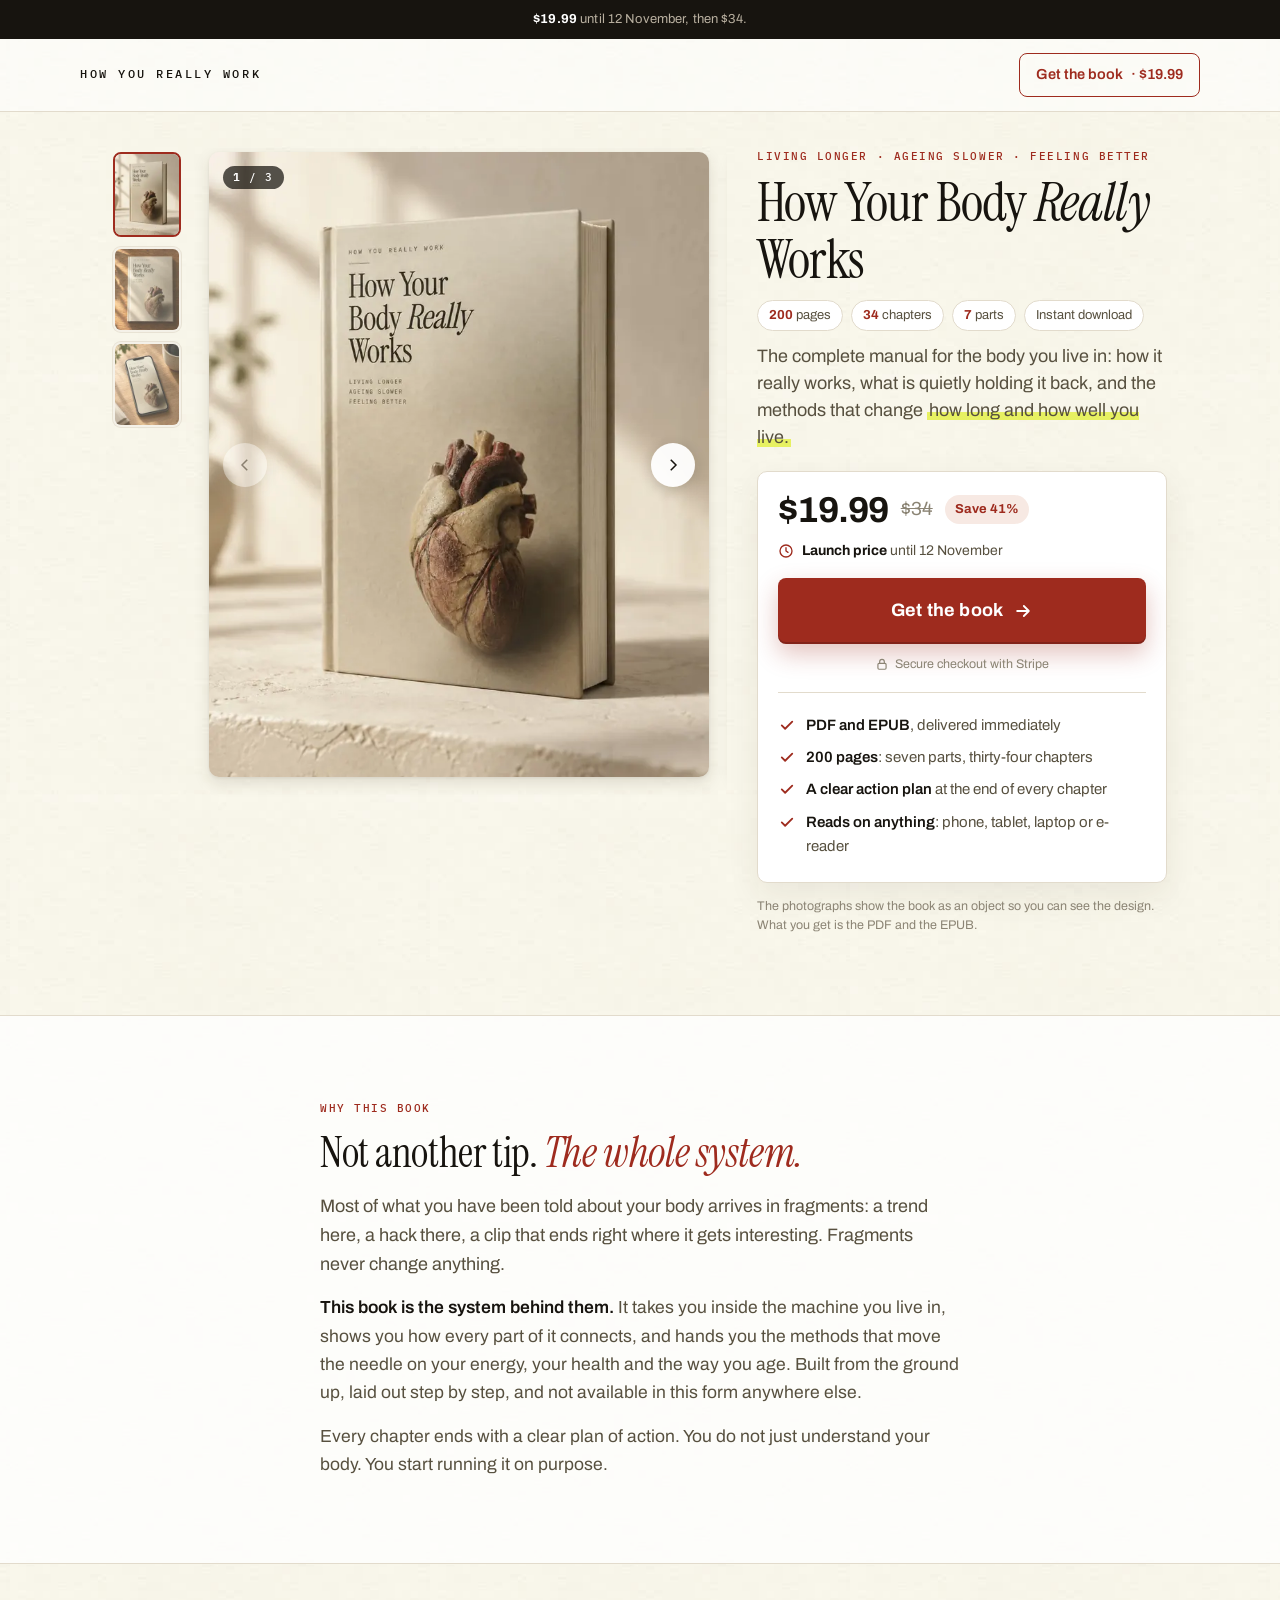
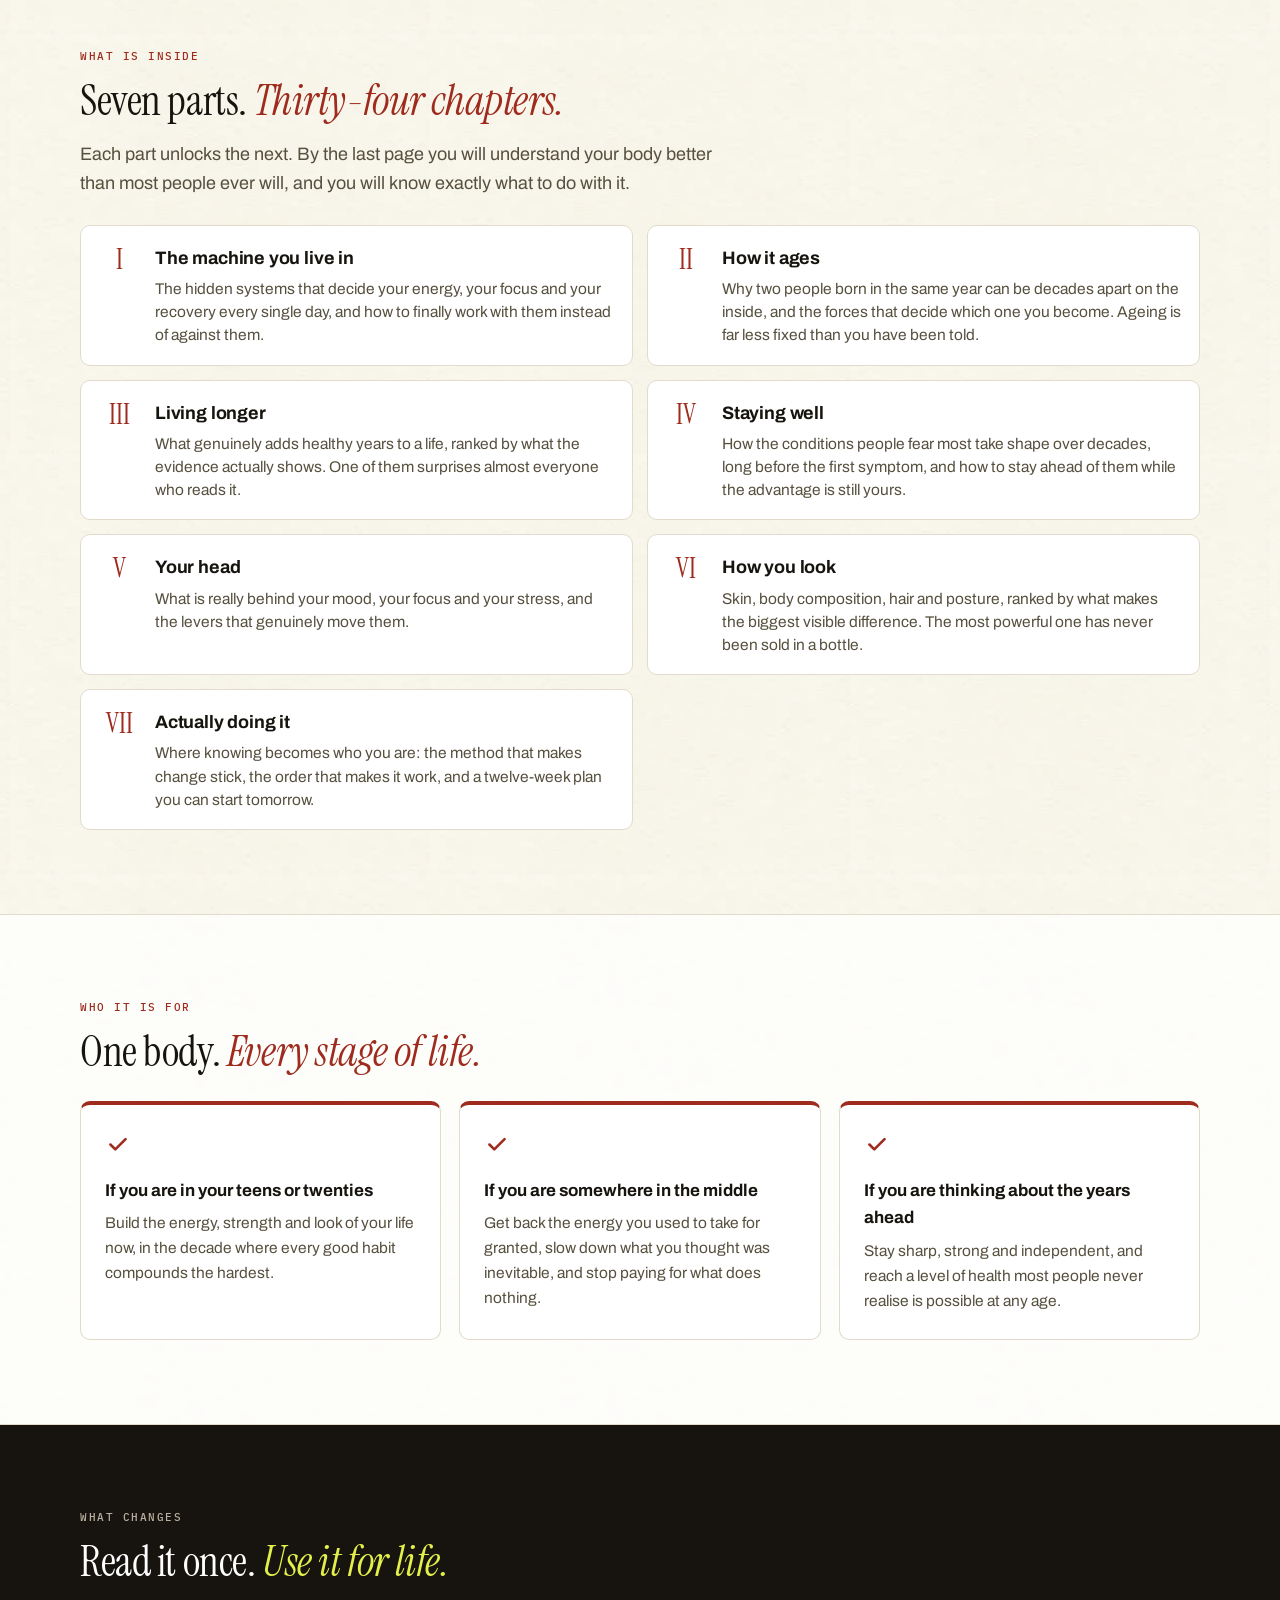
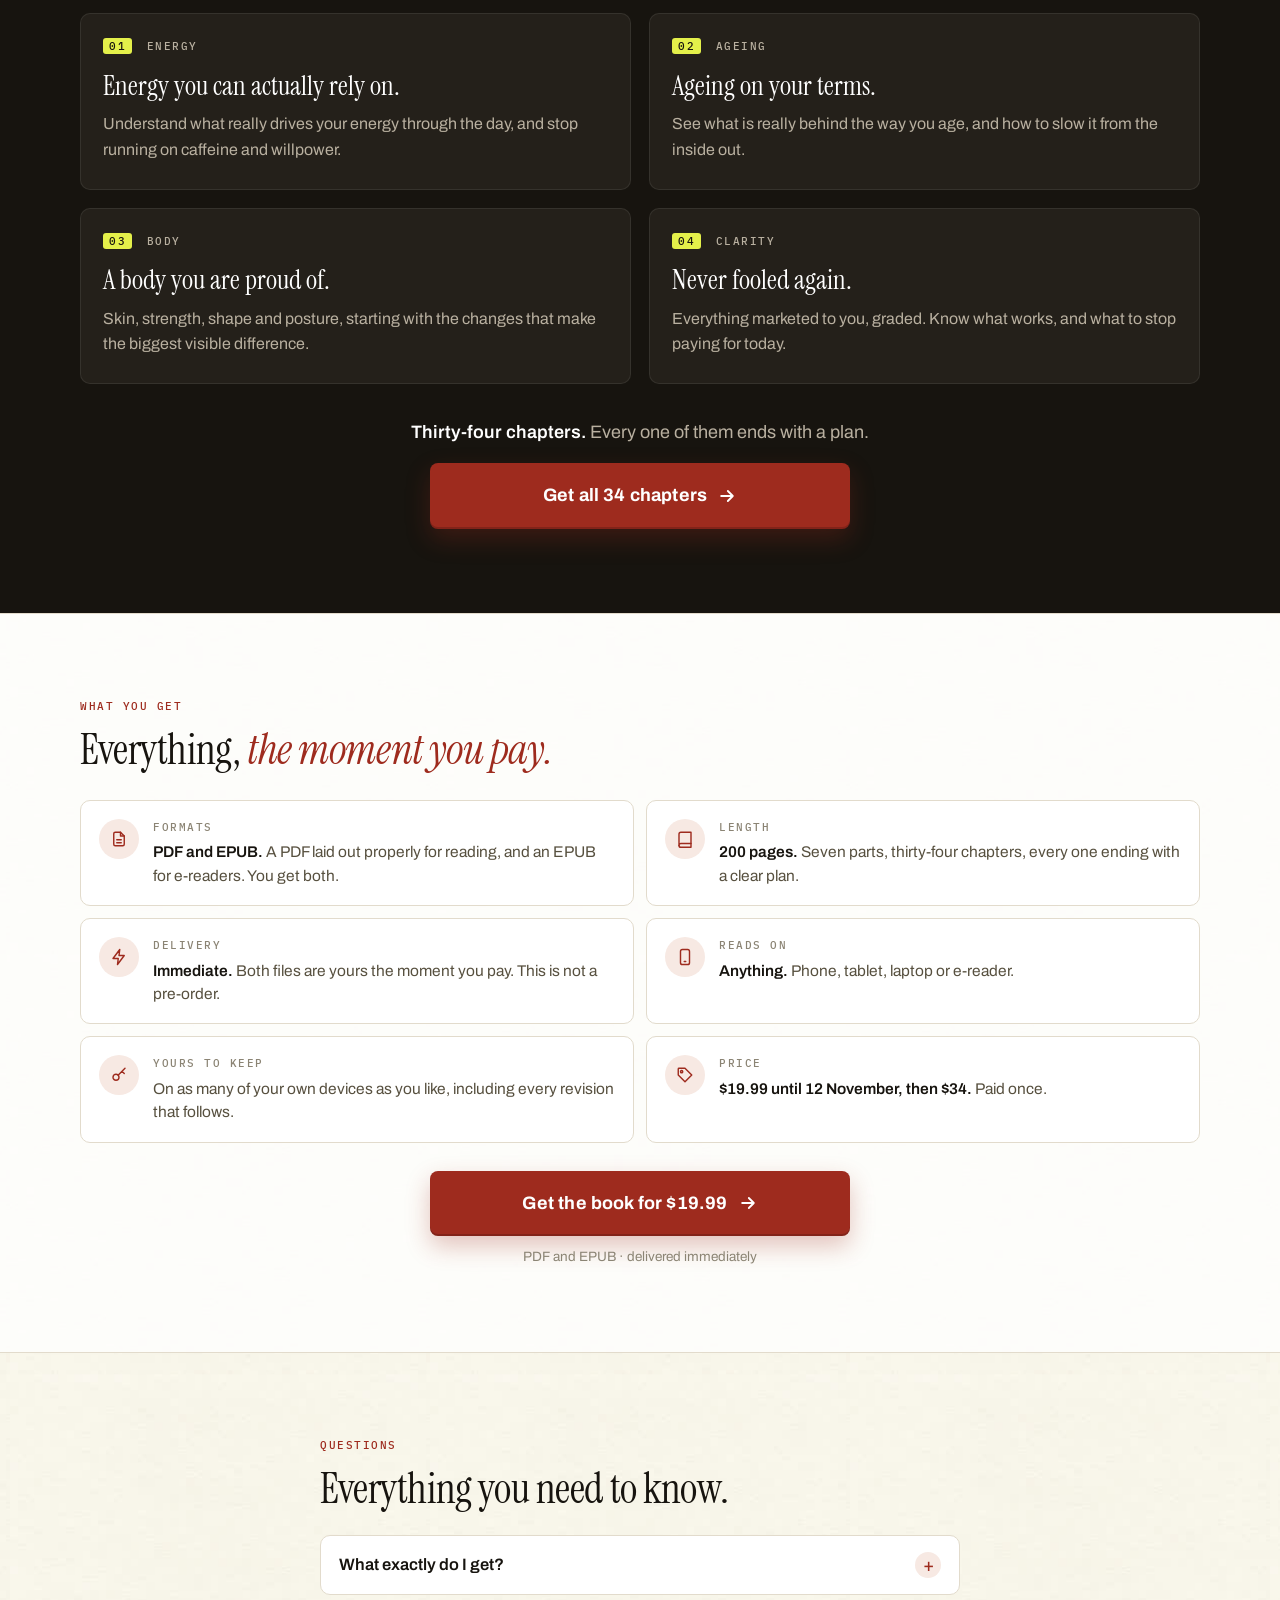
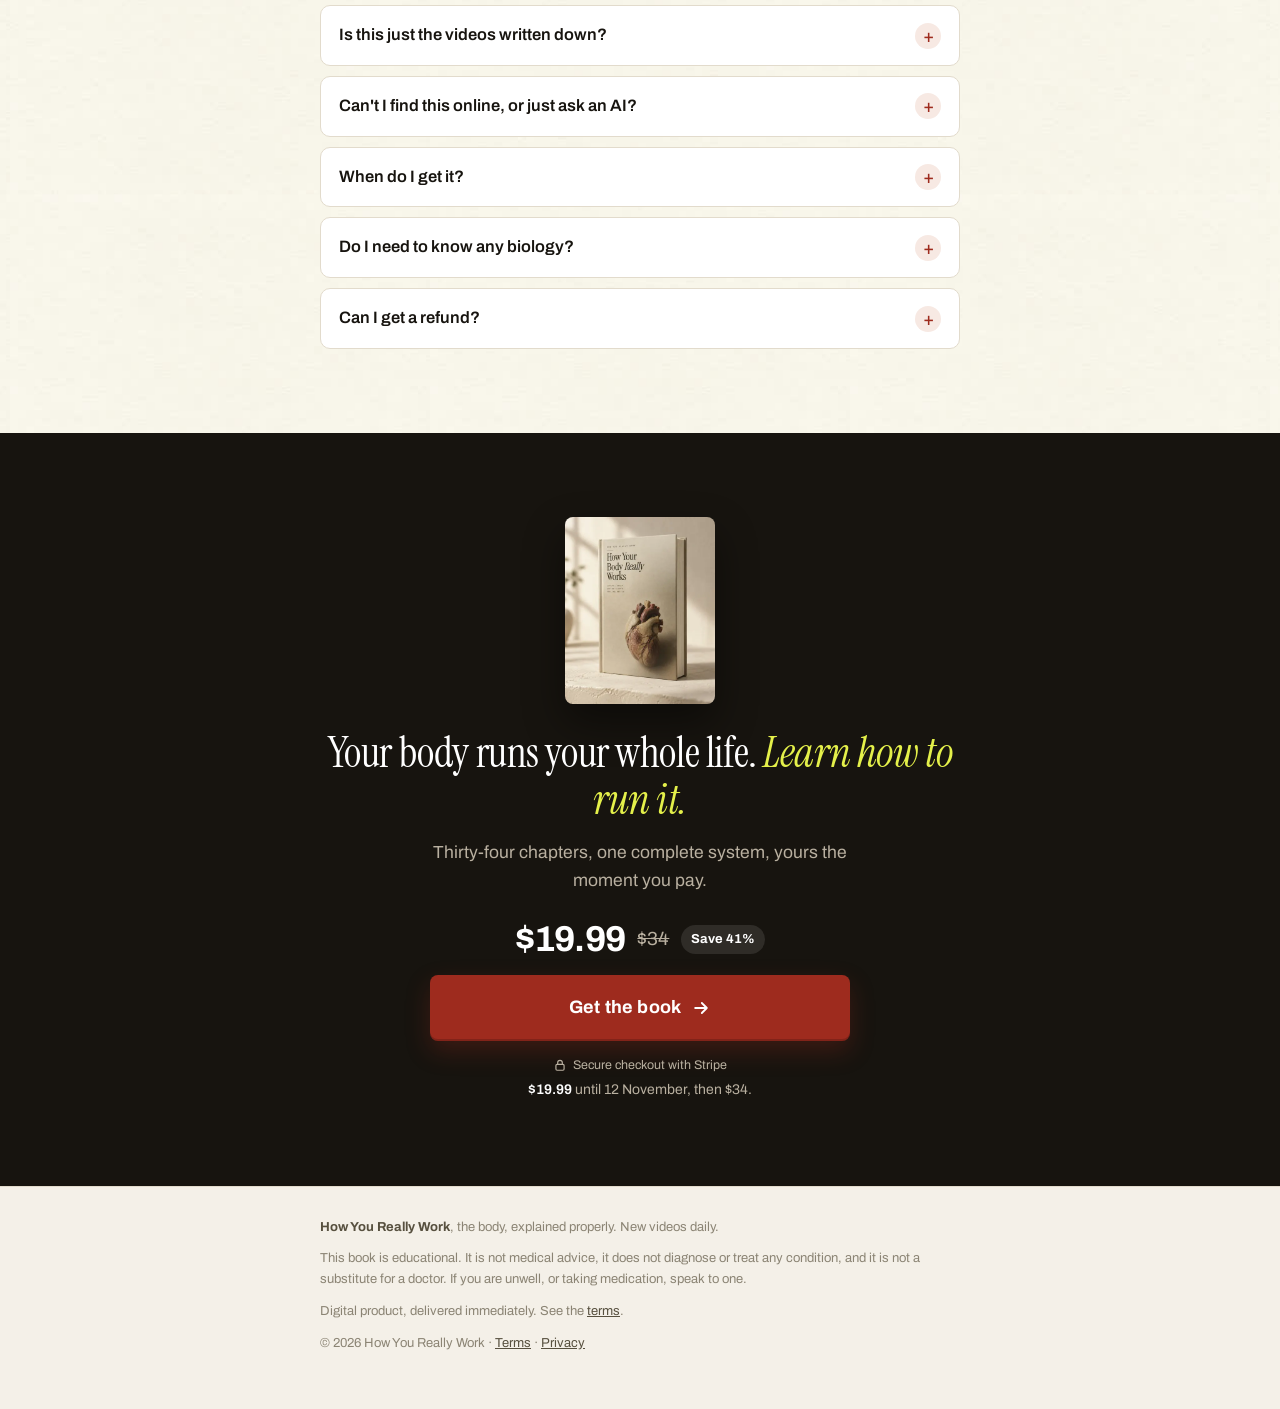
==== index.html @ 100cdb85 "Rewrite landing copy around one complete system, no chapter spoilers - Why, contents, audiences, FAQ" ====
<!doctype html>
<html lang="en">
  <head>
    <meta charset="utf-8" />
    <meta name="viewport" content="width=device-width, initial-scale=1, viewport-fit=cover" />
    <link rel="icon" type="image/png" sizes="32x32" href="icon-32.png" />
    <link rel="icon" type="image/png" sizes="16x16" href="icon-16.png" />
    <link rel="apple-touch-icon" sizes="180x180" href="icon-180.png" />
    <link rel="icon" type="image/png" sizes="512x512" href="icon-512.png" />
    <title>How Your Body Really Works, the book</title>
    <meta
      name="description"
      content="The complete guide to how your body really works: living longer, ageing slower and feeling better. PDF and EPUB, instant download."
    />
    <meta name="theme-color" content="#17140f" />
    <meta property="og:title" content="How Your Body Really Works" />
    <meta
      property="og:description"
      content="Everything your body is doing, why it goes wrong, and the small things that genuinely change how long and how well you live."
    />
    <meta property="og:type" content="book" />
    <meta property="og:url" content="https://howyoureallywork.com/" />
    <meta property="og:image" content="https://howyoureallywork.com/og-mark.png" />
    <meta property="og:image:width" content="1200" />
    <meta property="og:image:height" content="1200" />
    <meta property="og:image:alt" content="The How You Really Work mark: the letters HYRW above a drawing of a heart." />
    <link rel="preconnect" href="https://fonts.googleapis.com" />
    <link rel="preconnect" href="https://fonts.gstatic.com" crossorigin />
    <link
      href="https://fonts.googleapis.com/css2?family=Archivo:wght@400;500;600;700&family=IBM+Plex+Mono:wght@500&family=Instrument+Serif:ital@0;1&display=swap"
      rel="stylesheet"
    />
    <style>
      :root {
        --paper: #fbf9f5;
        --paper-2: #f4f0e8;
        --white: #ffffff;
        --ink: #17140f;
        --ink-2: #24201a;
        --ink-soft: #57503f;
        --ink-faint: #8b8474;
        --rule: #e2dbcc;
        --signal: #e4f04a;
        /* the one accent: the deep red of the anatomical heart on the cover */
        --heart: #9e2b1e;
        --heart-deep: #7f2117;
        --heart-soft: #f7e9e3;
        --on-dark: #f4efe6;
        --on-dark-soft: #b9b0a0;
        --pad: 22px;
        --measure: 640px;
        --wide: 1120px;
        --radius: 10px;
      }
      * { margin: 0; padding: 0; box-sizing: border-box; }
      html { -webkit-text-size-adjust: 100%; }
      @media (prefers-reduced-motion: no-preference) { html { scroll-behavior: smooth; } }
      body {
        background: var(--paper) url("paper.jpg") center / 420px repeat;
        color: var(--ink);
        font-family: Archivo, system-ui, sans-serif;
        font-size: 17.5px;
        line-height: 1.62;
        -webkit-font-smoothing: antialiased;
        padding-bottom: 88px;
      }
      @media (min-width: 960px) { body { padding-bottom: 0; } }
      :focus-visible { outline: 2px solid var(--heart); outline-offset: 3px; }
      img { max-width: 100%; }

      .wrap { width: 100%; max-width: calc(var(--measure) + 2 * var(--pad)); margin: 0 auto; padding: 0 var(--pad); }
      .wrap.wide { max-width: calc(var(--wide) + 2 * var(--pad)); }
      .mono {
        font-family: "IBM Plex Mono", ui-monospace, monospace;
        font-weight: 500; letter-spacing: 0.14em; text-transform: uppercase; font-size: 11px;
        color: var(--ink-faint);
      }
      .sr-only {
        position: absolute; width: 1px; height: 1px; margin: -1px; padding: 0;
        overflow: hidden; clip: rect(0 0 0 0); white-space: nowrap; border: 0;
      }
      .ico { width: 18px; height: 18px; flex: none; }

      /* highlighter: brand yellow stays a mark, never a fill for buttons */
      .mark {
        background: linear-gradient(to top, rgba(228,240,74,.85) 0 42%, transparent 42%);
        padding: 0 2px;
      }

      /* ------------------------------------------------------------ buttons */
      .cta {
        display: inline-flex; align-items: center; justify-content: center; gap: 10px;
        width: 100%; max-width: 420px;
        background: var(--heart); color: #fff;
        border: none; border-radius: 8px; padding: 18px 26px;
        font-family: Archivo, sans-serif; font-size: 18px; font-weight: 700;
        letter-spacing: 0.01em; text-decoration: none; cursor: pointer;
        box-shadow: 0 10px 24px rgba(158, 43, 30, 0.28), inset 0 -2px 0 rgba(0, 0, 0, 0.18);
        transition: transform .12s ease, box-shadow .12s ease, background .12s ease;
      }
      .cta:hover { background: var(--heart-deep); transform: translateY(-1px); box-shadow: 0 14px 30px rgba(158, 43, 30, 0.34), inset 0 -2px 0 rgba(0, 0, 0, 0.18); }
      .cta .ico { width: 20px; height: 20px; transition: transform .12s ease; }
      .cta:hover .ico { transform: translateX(3px); }
      .btn-line {
        display: inline-flex; align-items: center; gap: 8px; text-decoration: none;
        color: var(--ink); font-weight: 600; font-size: 14.5px;
        border: 1.5px solid var(--ink); border-radius: 8px; padding: 9px 16px;
        transition: background .12s ease, color .12s ease;
      }
      .btn-line:hover { background: var(--ink); color: var(--paper); }

      /* ------------------------------------------------------------- chrome */
      .bar {
        background: var(--ink); color: var(--on-dark-soft);
        text-align: center; padding: 9px 16px;
        font-size: 13px; letter-spacing: 0.01em;
      }
      .bar b { color: #fff; }
      .bar .mark { color: var(--ink); }
      header {
        border-bottom: 1px solid var(--rule); background: rgba(255, 255, 255, 0.6);
      }
      .head {
        display: flex; align-items: center; justify-content: space-between; gap: 16px;
        max-width: calc(var(--wide) + 2 * var(--pad)); margin: 0 auto; padding: 14px var(--pad);
      }
      .wordmark {
        font-family: "IBM Plex Mono", monospace; font-weight: 500;
        font-size: 11.5px; letter-spacing: 0.22em; text-transform: uppercase;
        color: var(--ink); text-decoration: none;
      }
      .head .btn-line { padding: 7px 12px; font-size: 13.5px; border-color: var(--heart); color: var(--heart); }
      .head .btn-line:hover { background: var(--heart); color: #fff; }
      @media (max-width: 400px) { .head .wide-only { display: none; } }
      @media (min-width: 960px) { .head .btn-line { padding: 9px 16px; font-size: 14.5px; } }

      /* ----------------------------------------------------- product block */
      .pdp { max-width: calc(var(--wide) + 2 * var(--pad)); margin: 0 auto; padding: 0 0 48px; }
      .title { padding: 18px var(--pad) 14px; }

      .gallery { position: relative; }
      .track {
        display: flex; gap: 12px;
        overflow-x: auto; overscroll-behavior-x: contain;
        scroll-snap-type: x mandatory; scroll-padding-inline: var(--pad);
        padding: 4px var(--pad) 20px;
        scrollbar-width: none;
      }
      .track::-webkit-scrollbar { display: none; }
      .track:focus-visible { outline-offset: -2px; }
      .slide {
        flex: 0 0 86vw; max-width: 520px; aspect-ratio: 4 / 5;
        scroll-snap-align: start; scroll-snap-stop: always;
        border-radius: var(--radius); overflow: hidden; background: var(--paper-2);
        box-shadow: 0 6px 16px rgba(60, 48, 24, 0.13), 0 1px 3px rgba(60, 48, 24, 0.08);
      }
      .slide img { display: block; width: 100%; height: 100%; object-fit: cover; }
      .count {
        position: absolute; top: 16px; left: calc(var(--pad) + 12px);
        background: rgba(23, 20, 15, 0.72); color: #fff; border-radius: 999px;
        padding: 3px 10px; font-size: 11px; letter-spacing: 0.1em;
        font-variant-numeric: tabular-nums; pointer-events: none;
      }
      .gbtn {
        position: absolute; top: calc(50% - 32px); width: 44px; height: 44px;
        display: none; place-items: center;
        border: none; border-radius: 50%; cursor: pointer;
        background: rgba(255, 255, 255, 0.94); color: var(--ink);
        box-shadow: 0 4px 14px rgba(23, 20, 15, 0.18);
      }
      .gbtn.prev { left: 14px; }
      .gbtn.next { right: 14px; }
      .gbtn svg { width: 18px; height: 18px; }
      .gbtn:hover { background: #fff; color: var(--heart); }
      .gbtn[aria-disabled="true"] { opacity: .4; cursor: default; }

      .thumbs { display: flex; gap: 10px; padding: 0 var(--pad); }
      .thumb {
        width: 48px; aspect-ratio: 4 / 5; padding: 0; cursor: pointer;
        border: 2px solid transparent; border-radius: 8px; overflow: hidden;
        background: var(--paper-2); opacity: 0.7;
        box-shadow: 0 0 0 1px var(--rule);
        transition: opacity .15s ease, border-color .15s ease;
      }
      .thumb img { display: block; width: 100%; height: 100%; object-fit: cover; }
      .thumb:hover { opacity: 1; }
      .thumb[aria-current="true"] { opacity: 1; border-color: var(--heart); box-shadow: none; }

      /* buy box */
      .buy { display: flex; flex-direction: column; padding: 18px var(--pad) 0; }
      .buy .promise { order: 1; margin: 18px 0 0; }
      .buy .gcap { order: 2; }
      .eyebrow { display: none; color: var(--heart); margin-bottom: 10px; }
      h1 {
        font-family: "Instrument Serif", Georgia, serif; font-weight: 400;
        font-size: 36px; line-height: 1.04; letter-spacing: -0.015em;
      }
      h1 i { font-style: italic; }
      .promise { font-size: 18px; line-height: 1.5; color: var(--ink-soft); margin-bottom: 20px; }
      .deal {
        background: var(--white); border: 1px solid var(--rule); border-radius: var(--radius);
        padding: 20px; box-shadow: 0 12px 32px rgba(60, 48, 24, 0.08);
      }
      .price { display: flex; align-items: center; flex-wrap: wrap; gap: 6px 12px; }
      .price b { font-size: 36px; font-weight: 700; letter-spacing: -0.02em; line-height: 1; }
      .price s { color: var(--ink-faint); font-size: 19px; }
      .save {
        background: var(--heart-soft); color: var(--heart); border-radius: 999px;
        font-size: 13px; font-weight: 700; padding: 4px 10px;
      }
      .until {
        display: flex; align-items: center; gap: 8px; margin: 12px 0 16px;
        font-size: 14px; color: var(--ink-soft);
      }
      .until .ico { color: var(--heart); width: 16px; height: 16px; }
      .until b { color: var(--ink); }
      .deal .cta { max-width: none; }
      .secure {
        display: flex; align-items: center; justify-content: center; gap: 6px;
        margin-top: 10px; font-size: 12.5px; color: var(--ink-faint);
      }
      .secure .ico { width: 14px; height: 14px; }
      .perks { list-style: none; margin-top: 18px; padding-top: 16px; border-top: 1px solid var(--rule); }
      .perks li { display: flex; gap: 10px; align-items: flex-start; font-size: 15px; color: var(--ink-soft); padding: 4px 0; }
      .perks li b { color: var(--ink); font-weight: 600; }
      .perks .ico { color: var(--heart); margin-top: 3px; }
      .gcap { margin-top: 14px; font-size: 12.5px; line-height: 1.5; color: var(--ink-faint); }

      @media (min-width: 960px) {
        .pdp {
          display: grid; padding: 36px var(--pad) 80px;
          grid-template-columns: 68px minmax(0, 500px) minmax(0, 430px);
          grid-template-rows: auto 1fr;
          grid-template-areas: "thumbs gallery title" "thumbs gallery buy";
          justify-content: center; align-items: start; column-gap: 28px;
        }
        .title { grid-area: title; padding: 0 0 12px 20px; }
        .eyebrow { display: block; }
        .gallery { grid-area: gallery; }
        .thumbs { grid-area: thumbs; flex-direction: column; padding: 4px 0 0; }
        .thumb { width: 68px; }
        .buy { grid-area: buy; padding: 0 0 0 20px; }
        .buy .promise { order: 0; margin: 0 0 20px; }
        .track { margin: 0 -18px; padding: 4px 18px 26px; scroll-padding-inline: 18px; gap: 24px; }
        .slide { flex-basis: 100%; max-width: none; }
        .count { left: 14px; top: 18px; }
        .gbtn { display: grid; }
        h1 { font-size: 54px; }
      }

      /* ------------------------------------------------------------ blocks */
      section { padding: 56px 0; }
      section.white { background: rgba(255, 255, 255, 0.78); border-top: 1px solid var(--rule); border-bottom: 1px solid var(--rule); }
      section.dark { background: var(--ink); color: var(--on-dark); }
      h2 {
        font-family: "Instrument Serif", Georgia, serif; font-weight: 400;
        font-size: 34px; line-height: 1.1; letter-spacing: -0.01em; margin-bottom: 16px;
      }
      h2 i { font-style: italic; color: var(--heart); }
      section p { margin-bottom: 15px; color: var(--ink-soft); }
      section p:last-child { margin-bottom: 0; }
      section p b { color: var(--ink); font-weight: 600; }
      .kick { margin-bottom: 12px; color: var(--heart); }
      .lead { font-size: 18px; }
      @media (min-width: 960px) {
        section { padding: 84px 0; }
        h2 { font-size: 42px; }
      }

      /* contents */
      .toc { display: grid; gap: 12px; margin-top: 26px; }
      .part {
        display: grid; grid-template-columns: 44px 1fr; gap: 14px;
        background: var(--white); border: 1px solid var(--rule); border-radius: var(--radius);
        padding: 18px 18px 18px 16px;
      }
      .part .num {
        font-family: "Instrument Serif", Georgia, serif; font-size: 28px; line-height: 1;
        color: var(--heart); text-align: center; padding-top: 2px;
      }
      .part h3 { font-size: 18px; font-weight: 700; letter-spacing: -0.01em; margin-bottom: 4px; }
      .part p { font-size: 15.5px; margin: 0; line-height: 1.5; }
      .part.src { background: var(--paper-2); }
      @media (min-width: 960px) { .toc { grid-template-columns: 1fr 1fr; gap: 14px; } }

      /* at-a-glance facts */
      .facts { list-style: none; display: flex; flex-wrap: wrap; gap: 6px 8px; margin-top: 12px; }
      .facts li {
        font-size: 13px; color: var(--ink-soft); background: var(--white);
        border: 1px solid var(--rule); border-radius: 999px; padding: 4px 11px;
      }
      .facts b { color: var(--heart); font-weight: 700; }

      .proof { display: flex; align-items: center; gap: 8px; margin-top: 12px; font-size: 14.5px; color: var(--ink-soft); }
      .proof[hidden] { display: none; }
      .proof .ico { color: #fff; background: var(--heart); border-radius: 50%; padding: 3px; width: 20px; height: 20px; }
      .proof b { color: var(--ink); }

      /* audiences */
      .aud3 { display: grid; gap: 14px; margin-top: 26px; }
      @media (min-width: 960px) { .aud3 { grid-template-columns: repeat(3, 1fr); gap: 18px; } }
      .aud3 .aud-card .ico { width: 26px; height: 26px; color: var(--heart); margin-bottom: 10px; }
      .aud3 h3 { font-size: 17px; font-weight: 700; margin-bottom: 6px; }
      .aud3 p { font-size: 15.5px; margin: 0; }
      .more { margin-top: 34px; text-align: center; }
      .more p { color: var(--on-dark); font-size: 18px; margin-bottom: 16px; }
      .more p b { color: #fff; }
      .aud-card { border-radius: var(--radius); padding: 26px 24px; border: 1px solid var(--rule); }
      .aud-card.yes { background: var(--white); border-top: 4px solid var(--heart); }

      /* claims, on the dark band */
      .dark h2 { color: #fff; }
      .dark h2 i { color: var(--signal); }
      .dark .kick { color: var(--on-dark-soft); }
      .dark p { color: var(--on-dark-soft); }
      .claims { display: grid; gap: 14px; margin-top: 28px; }
      .claim {
        background: var(--ink-2); border: 1px solid rgba(255, 255, 255, 0.08);
        border-radius: var(--radius); padding: 24px 22px 26px;
      }
      .claim .ch { color: var(--on-dark-soft); }
      .claim .ch b { color: var(--ink); background: var(--signal); border-radius: 3px; padding: 1px 6px; margin-right: 6px; font-weight: 500; }
      .claim h3 {
        font-family: "Instrument Serif", Georgia, serif; font-weight: 400; color: #fff;
        font-size: 27px; line-height: 1.15; margin: 14px 0 10px;
      }
      .claim p { font-size: 16px; }
      .claim .src { font-size: 10px; letter-spacing: 0.1em; line-height: 1.6; margin-top: 14px; color: var(--on-dark-soft); }
      .grades { list-style: none; display: flex; flex-wrap: wrap; gap: 6px; margin-top: 14px; }
      .grades li {
        font-family: "IBM Plex Mono", monospace; font-weight: 500; font-size: 10.5px;
        letter-spacing: 0.12em; text-transform: uppercase; color: var(--on-dark);
        border: 1px solid rgba(255, 255, 255, 0.22); border-radius: 999px; padding: 6px 11px;
      }
      @media (min-width: 960px) { .claims { grid-template-columns: 1fr 1fr; gap: 18px; } }


      /* what you get */
      .spec { list-style: none; display: grid; gap: 12px; margin-top: 26px; }
      .spec > li {
        display: flex; gap: 14px; align-items: flex-start;
        background: var(--white); border: 1px solid var(--rule); border-radius: var(--radius); padding: 18px;
      }
      .spec .badge {
        flex: none; width: 40px; height: 40px; border-radius: 50%;
        display: grid; place-items: center; background: var(--heart-soft); color: var(--heart);
      }
      .spec .mono { margin-bottom: 4px; }
      .spec p { font-size: 15.5px; color: var(--ink-soft); line-height: 1.5; margin: 0; }
      .spec p b { color: var(--ink); font-weight: 600; }
      .inline-buy { margin-top: 28px; text-align: center; }
      .inline-buy .note { margin-top: 10px; font-size: 13.5px; color: var(--ink-faint); }
      @media (min-width: 960px) { .spec { grid-template-columns: 1fr 1fr; } }

      /* faq */
      .faq { margin-top: 22px; display: grid; gap: 10px; }
      details { background: var(--white); border: 1px solid var(--rule); border-radius: var(--radius); }
      details[open] { border-color: var(--ink-faint); }
      summary {
        list-style: none; cursor: pointer; padding: 16px 18px;
        font-weight: 600; font-size: 16.5px;
        display: flex; justify-content: space-between; gap: 14px; align-items: center;
      }
      summary::-webkit-details-marker { display: none; }
      summary::after {
        content: "+"; flex: none; width: 26px; height: 26px; border-radius: 50%;
        display: grid; place-items: center; background: var(--heart-soft); color: var(--heart);
        font-size: 18px; font-weight: 500; line-height: 1;
      }
      details[open] summary::after { content: "\2212"; }
      details p { padding: 0 18px 18px; font-size: 16px; }

      /* closing */
      .close { text-align: center; }
      .close .cover {
        width: 150px; aspect-ratio: 4 / 5; margin: 0 auto 26px; border-radius: 8px; overflow: hidden;
        box-shadow: 0 18px 40px rgba(0, 0, 0, 0.45);
      }
      .close .cover img { display: block; width: 100%; height: 100%; object-fit: cover; }
      .close p { max-width: 440px; margin: 0 auto 26px; }
      .close .price { justify-content: center; margin-bottom: 18px; }
      .close .price b { color: #fff; }
      .close .price s { color: var(--on-dark-soft); }
      .close .save { background: rgba(255, 255, 255, 0.1); color: #fff; }
      .close .secure { color: var(--on-dark-soft); margin: 14px auto 4px; }
      .close .then { font-size: 14px; margin: 0 auto; }
      .close .then b { color: #fff; }

      footer {
        background: var(--paper-2); border-top: 1px solid var(--rule);
        padding: 30px 0 44px; color: var(--ink-faint); font-size: 13px; line-height: 1.6;
      }
      footer p { margin-bottom: 11px; }
      footer a { color: var(--ink-soft); }

      /* sticky */
      .stick {
        position: fixed; left: 0; right: 0; bottom: 0; z-index: 40;
        background: rgba(255, 255, 255, 0.97); backdrop-filter: blur(10px);
        border-top: 1px solid var(--rule); box-shadow: 0 -8px 24px rgba(23, 20, 15, 0.08);
        padding: 10px var(--pad) calc(10px + env(safe-area-inset-bottom));
        display: flex; align-items: center; gap: 14px;
        transform: translateY(110%); transition: transform .22s ease;
      }
      .stick.up { transform: translateY(0); }
      .stick .t { flex: 1; min-width: 0; }
      .stick .t b { font-size: 18px; font-weight: 700; line-height: 1.2; }
      .stick .t s { font-size: 13px; color: var(--ink-faint); margin-left: 6px; }
      .stick .t em {
        display: block; font-style: normal; font-size: 12px; color: var(--ink-faint);
        white-space: nowrap; overflow: hidden; text-overflow: ellipsis;
      }
      .stick .cta { width: auto; flex: none; padding: 13px 18px; font-size: 15.5px; box-shadow: none; }
      .stick .cta .ico { width: 16px; height: 16px; }
      @media (min-width: 960px) { .stick { display: none; } }
    </style>
  </head>
  <body>
    <svg width="0" height="0" style="position: absolute" aria-hidden="true">
      <symbol id="i-arrow" viewBox="0 0 24 24" fill="none" stroke="currentColor" stroke-width="2.2" stroke-linecap="round" stroke-linejoin="round"><path d="M5 12h14M13 6l6 6-6 6" /></symbol>
      <symbol id="i-check" viewBox="0 0 24 24" fill="none" stroke="currentColor" stroke-width="2.4" stroke-linecap="round" stroke-linejoin="round"><path d="M5 12.5l4.5 4.5L19 7.5" /></symbol>
      <symbol id="i-cross" viewBox="0 0 24 24" fill="none" stroke="currentColor" stroke-width="2.2" stroke-linecap="round"><path d="M7 7l10 10M17 7L7 17" /></symbol>
      <symbol id="i-clock" viewBox="0 0 24 24" fill="none" stroke="currentColor" stroke-width="2" stroke-linecap="round"><circle cx="12" cy="12" r="9" /><path d="M12 7v5l3 2" /></symbol>
      <symbol id="i-lock" viewBox="0 0 24 24" fill="none" stroke="currentColor" stroke-width="2" stroke-linecap="round" stroke-linejoin="round"><rect x="5" y="11" width="14" height="10" rx="2" /><path d="M8 11V8a4 4 0 0 1 8 0v3" /></symbol>
      <symbol id="i-file" viewBox="0 0 24 24" fill="none" stroke="currentColor" stroke-width="1.9" stroke-linecap="round" stroke-linejoin="round"><path d="M14 3H7a2 2 0 0 0-2 2v14a2 2 0 0 0 2 2h10a2 2 0 0 0 2-2V8z" /><path d="M14 3v5h5M9 13h6M9 17h6" /></symbol>
      <symbol id="i-book" viewBox="0 0 24 24" fill="none" stroke="currentColor" stroke-width="1.9" stroke-linecap="round" stroke-linejoin="round"><path d="M4 5.5A2.5 2.5 0 0 1 6.5 3H20v15H6.5A2.5 2.5 0 0 0 4 20.5z" /><path d="M4 20.5A2.5 2.5 0 0 0 6.5 23H20v-5" /></symbol>
      <symbol id="i-bolt" viewBox="0 0 24 24" fill="none" stroke="currentColor" stroke-width="1.9" stroke-linecap="round" stroke-linejoin="round"><path d="M13 2L4 14h7l-1 8 9-12h-7z" /></symbol>
      <symbol id="i-device" viewBox="0 0 24 24" fill="none" stroke="currentColor" stroke-width="1.9" stroke-linecap="round" stroke-linejoin="round"><rect x="6" y="2" width="12" height="20" rx="2.5" /><path d="M11 18h2" /></symbol>
      <symbol id="i-key" viewBox="0 0 24 24" fill="none" stroke="currentColor" stroke-width="1.9" stroke-linecap="round" stroke-linejoin="round"><circle cx="8" cy="15" r="4" /><path d="M10.8 12.2L20 3M16 7l3 3" /></symbol>
      <symbol id="i-tag" viewBox="0 0 24 24" fill="none" stroke="currentColor" stroke-width="1.9" stroke-linecap="round" stroke-linejoin="round"><path d="M3 12V4a1 1 0 0 1 1-1h8l9 9-9 9z" /><circle cx="7.5" cy="7.5" r="1.5" /></symbol>
      <symbol id="i-source" viewBox="0 0 24 24" fill="none" stroke="currentColor" stroke-width="1.9" stroke-linecap="round" stroke-linejoin="round"><path d="M9 6h11M9 12h11M9 18h11M4 6h.01M4 12h.01M4 18h.01" /></symbol>
    </svg>

    <div class="bar"><b>$19.99</b> until 12 November, then $34.</div>

    <header>
      <div class="head">
        <a class="wordmark" href="/">How You Really Work</a>
        <a class="btn-line" href="#" data-role="buy">Get the book<span class="wide-only">· $19.99</span></a>
      </div>
    </header>

    <main>
      <!-- --------------------------------------------------- product block -->
      <!-- Photos: the originals are shot-standing.jpg, shot-desk.jpg and shot-phone.jpg in
           the root. The copies in img/ are cropped to 4:5 and served as WebP at 480, 720 and
           full width, with one JPEG fallback each, plus small thumbnails. -->
      <div class="pdp hero">
        <div class="title">
          <div class="eyebrow mono">Living longer · Ageing slower · Feeling better</div>
          <h1>How Your Body <i>Really</i> Works</h1>
          <ul class="facts" aria-label="At a glance">
            <li><b>200</b> pages</li>
            <li><b>34</b> chapters</li>
            <li><b>7</b> parts</li>
            <li>Instant download</li>
          </ul>
          <p class="proof" hidden>
            <svg class="ico" aria-hidden="true"><use href="#i-check" /></svg>
            <span><b data-readers></b> people already own this book</span>
          </p>
        </div>
        <div class="gallery" role="region" aria-roledescription="carousel" aria-label="Photographs of the book">
          <div class="track" id="track" tabindex="0" role="group" aria-label="Photos">
            <div class="slide" role="group" aria-roledescription="slide" aria-label="1 of 3">
              <picture>
                <source
                  type="image/webp"
                  srcset="img/standing-480.webp 480w, img/standing-720.webp 720w, img/standing-1000.webp 1000w"
                  sizes="(min-width: 960px) 500px, 86vw"
                />
                <img
                  src="img/standing-720.jpg" width="720" height="900" fetchpriority="high" decoding="async"
                  alt="The book standing upright on a pale plaster ledge in soft window light. The cream cover reads How Your Body Really Works, above an anatomical model of a human heart."
                />
              </picture>
            </div>
            <div class="slide" role="group" aria-roledescription="slide" aria-label="2 of 3">
              <picture>
                <source
                  type="image/webp"
                  srcset="img/desk-480.webp 480w, img/desk-720.webp 720w, img/desk-819.webp 819w"
                  sizes="(min-width: 960px) 500px, 86vw"
                />
                <img
                  src="img/desk-720.jpg" width="720" height="900" loading="lazy" decoding="async"
                  alt="The book lying on a warm wooden desk, striped with sunlight from a window."
                />
              </picture>
            </div>
            <div class="slide" role="group" aria-roledescription="slide" aria-label="3 of 3">
              <picture>
                <source
                  type="image/webp"
                  srcset="img/phone-480.webp 480w, img/phone-720.webp 720w, img/phone-899.webp 899w"
                  sizes="(min-width: 960px) 500px, 86vw"
                />
                <img
                  src="img/phone-720.jpg" width="720" height="900" loading="lazy" decoding="async"
                  alt="The cover of the book on a phone screen, the phone lying on a wooden table beside a cup of coffee."
                />
              </picture>
            </div>
          </div>
          <span class="count mono" aria-hidden="true"><b data-count>1</b> / 3</span>
          <button class="gbtn prev" type="button" aria-label="Previous photo" aria-controls="track" aria-disabled="true">
            <svg viewBox="0 0 24 24" fill="none" stroke="currentColor" stroke-width="2" aria-hidden="true"><path d="M15 5l-7 7 7 7" /></svg>
          </button>
          <button class="gbtn next" type="button" aria-label="Next photo" aria-controls="track" aria-disabled="false">
            <svg viewBox="0 0 24 24" fill="none" stroke="currentColor" stroke-width="2" aria-hidden="true"><path d="M9 5l7 7-7 7" /></svg>
          </button>
          <p class="sr-only" aria-live="polite" data-live></p>
        </div>

        <div class="thumbs" role="group" aria-label="Choose a photo">
          <button class="thumb" type="button" aria-label="Photo 1: the book standing upright" aria-current="true">
            <img src="img/standing-thumb.webp" width="160" height="200" alt="" decoding="async" />
          </button>
          <button class="thumb" type="button" aria-label="Photo 2: the book on a wooden desk" aria-current="false">
            <img src="img/desk-thumb.webp" width="160" height="200" alt="" decoding="async" />
          </button>
          <button class="thumb" type="button" aria-label="Photo 3: the cover on a phone" aria-current="false">
            <img src="img/phone-thumb.webp" width="160" height="200" alt="" decoding="async" />
          </button>
        </div>

        <div class="buy">
          <p class="promise">
            The complete manual for the body you live in: how it really works, what is quietly
            holding it back, and the methods that change <span class="mark">how long and how well
            you live.</span>
          </p>

          <div class="deal">
            <div class="price">
              <b>$19.99</b><s><span class="sr-only">regular price </span>$34</s>
              <span class="save">Save 41%</span>
            </div>
            <p class="until">
              <svg class="ico" aria-hidden="true"><use href="#i-clock" /></svg>
              <span><b>Launch price</b> until 12 November<span data-days></span></span>
            </p>
            <a class="cta" href="#" data-role="buy">Get the book <svg class="ico" aria-hidden="true"><use href="#i-arrow" /></svg></a>
            <p class="secure">
              <svg class="ico" aria-hidden="true"><use href="#i-lock" /></svg>
              Secure checkout with Stripe
            </p>
            <ul class="perks">
              <li><svg class="ico" aria-hidden="true"><use href="#i-check" /></svg><span><b>PDF and EPUB</b>, delivered immediately</span></li>
              <li><svg class="ico" aria-hidden="true"><use href="#i-check" /></svg><span><b>200 pages</b>: seven parts, thirty-four chapters</span></li>
              <li><svg class="ico" aria-hidden="true"><use href="#i-check" /></svg><span><b>A clear action plan</b> at the end of every chapter</span></li>
              <li><svg class="ico" aria-hidden="true"><use href="#i-check" /></svg><span><b>Reads on anything</b>: phone, tablet, laptop or e-reader</span></li>
            </ul>
          </div>
          <p class="gcap">
            The photographs show the book as an object so you can see the design. What you get is
            the PDF and the EPUB.
          </p>
        </div>
      </div>

      <!-- ---------------------------------------------------------- why -->
      <section class="white">
        <div class="wrap">
          <div class="kick mono">Why this book</div>
          <h2>Not another tip. <i>The whole system.</i></h2>
          <p class="lead">
            Most of what you have been told about your body arrives in fragments: a trend here, a
            hack there, a clip that ends right where it gets interesting. Fragments never change
            anything.
          </p>
          <p>
            <b>This book is the system behind them.</b> It takes you inside the machine you live
            in, shows you how every part of it connects, and hands you the methods that move the
            needle on your energy, your health and the way you age. Built from the ground up,
            laid out step by step, and not available in this form anywhere else.
          </p>
          <p>
            Every chapter ends with a clear plan of action. You do not just understand your body.
            You start running it on purpose.
          </p>
        </div>
      </section>

      <!-- ------------------------------------------------------- contents -->
      <section>
        <div class="wrap wide">
          <div class="kick mono">What is inside</div>
          <h2>Seven parts. <i>Thirty-four chapters.</i></h2>
          <p class="lead" style="max-width: 640px">
            Each part unlocks the next. By the last page you will understand your body better
            than most people ever will, and you will know exactly what to do with it.
          </p>

          <div class="toc">
            <div class="part">
              <div class="num">I</div>
              <div>
                <h3>The machine you live in</h3>
                <p>The hidden systems that decide your energy, your focus and your recovery every
                single day, and how to finally work with them instead of against them.</p>
              </div>
            </div>
            <div class="part">
              <div class="num">II</div>
              <div>
                <h3>How it ages</h3>
                <p>Why two people born in the same year can be decades apart on the inside, and
                the forces that decide which one you become. Ageing is far less fixed than you have
                been told.</p>
              </div>
            </div>
            <div class="part">
              <div class="num">III</div>
              <div>
                <h3>Living longer</h3>
                <p>What genuinely adds healthy years to a life, ranked by what the evidence actually
                shows. One of them surprises almost everyone who reads it.</p>
              </div>
            </div>
            <div class="part">
              <div class="num">IV</div>
              <div>
                <h3>Staying well</h3>
                <p>How the conditions people fear most take shape over decades, long before the
                first symptom, and how to stay ahead of them while the advantage is still yours.</p>
              </div>
            </div>
            <div class="part">
              <div class="num">V</div>
              <div>
                <h3>Your head</h3>
                <p>What is really behind your mood, your focus and your stress, and the levers that
                genuinely move them.</p>
              </div>
            </div>
            <div class="part">
              <div class="num">VI</div>
              <div>
                <h3>How you look</h3>
                <p>Skin, body composition, hair and posture, ranked by what makes the biggest
                visible difference. The most powerful one has never been sold in a bottle.</p>
              </div>
            </div>
            <div class="part">
              <div class="num">VII</div>
              <div>
                <h3>Actually doing it</h3>
                <p>Where knowing becomes who you are: the method that makes change stick, the order
                that makes it work, and a twelve-week plan you can start tomorrow.</p>
              </div>
            </div>
          </div>
        </div>
      </section>

      <!-- ------------------------------------------------------ audiences -->
      <section class="white">
        <div class="wrap wide">
          <div class="kick mono">Who it is for</div>
          <h2>One body. <i>Every stage of life.</i></h2>
          <div class="aud3">
            <div class="aud-card yes">
              <svg class="ico" aria-hidden="true"><use href="#i-check" /></svg>
              <h3>If you are in your teens or twenties</h3>
              <p>Build the energy, strength and look of your life now, in the decade where every
              good habit compounds the hardest.</p>
            </div>
            <div class="aud-card yes">
              <svg class="ico" aria-hidden="true"><use href="#i-check" /></svg>
              <h3>If you are somewhere in the middle</h3>
              <p>Get back the energy you used to take for granted, slow down what you thought was
              inevitable, and stop paying for what does nothing.</p>
            </div>
            <div class="aud-card yes">
              <svg class="ico" aria-hidden="true"><use href="#i-check" /></svg>
              <h3>If you are thinking about the years ahead</h3>
              <p>Stay sharp, strong and independent, and reach a level of health most people never
              realise is possible at any age.</p>
            </div>
          </div>
        </div>
      </section>

      <!-- --------------------------------------------------- what changes -->
      <section class="dark" id="claims">
        <div class="wrap wide">
          <div class="kick mono">What changes</div>
          <h2>Read it once. <i>Use it for life.</i></h2>

          <div class="claims">
            <article class="claim">
              <div class="mono ch"><b>01</b> Energy</div>
              <h3>Energy you can actually rely on.</h3>
              <p>Understand what really drives your energy through the day, and stop running on
              caffeine and willpower.</p>
            </article>
            <article class="claim">
              <div class="mono ch"><b>02</b> Ageing</div>
              <h3>Ageing on your terms.</h3>
              <p>See what is really behind the way you age, and how to slow it from the inside
              out.</p>
            </article>
            <article class="claim">
              <div class="mono ch"><b>03</b> Body</div>
              <h3>A body you are proud of.</h3>
              <p>Skin, strength, shape and posture, starting with the changes that make the biggest
              visible difference.</p>
            </article>
            <article class="claim">
              <div class="mono ch"><b>04</b> Clarity</div>
              <h3>Never fooled again.</h3>
              <p>Everything marketed to you, graded. Know what works, and what to stop paying for
              today.</p>
            </article>
          </div>

          <div class="more">
            <p><b>Thirty-four chapters.</b> Every one of them ends with a plan.</p>
            <a class="cta" href="#" data-role="buy">Get all 34 chapters <svg class="ico" aria-hidden="true"><use href="#i-arrow" /></svg></a>
          </div>
        </div>
      </section>

      <!-- ---------------------------------------------------- what you get -->
      <section class="white">
        <div class="wrap wide">
          <div class="kick mono">What you get</div>
          <h2>Everything, <i>the moment you pay.</i></h2>
          <ul class="spec">
            <li>
              <span class="badge"><svg class="ico" aria-hidden="true"><use href="#i-file" /></svg></span>
              <div>
                <div class="mono">Formats</div>
                <p><b>PDF and EPUB.</b> A PDF laid out properly for reading, and an EPUB for
                e-readers. You get both.</p>
              </div>
            </li>
            <li>
              <span class="badge"><svg class="ico" aria-hidden="true"><use href="#i-book" /></svg></span>
              <div>
                <div class="mono">Length</div>
                <p><b>200 pages.</b> Seven parts, thirty-four chapters, every one ending with a clear plan.</p>
              </div>
            </li>
            <li>
              <span class="badge"><svg class="ico" aria-hidden="true"><use href="#i-bolt" /></svg></span>
              <div>
                <div class="mono">Delivery</div>
                <p><b>Immediate.</b> Both files are yours the moment you pay. This is not a
                pre-order.</p>
              </div>
            </li>
            <li>
              <span class="badge"><svg class="ico" aria-hidden="true"><use href="#i-device" /></svg></span>
              <div>
                <div class="mono">Reads on</div>
                <p><b>Anything.</b> Phone, tablet, laptop or e-reader.</p>
              </div>
            </li>
            <li>
              <span class="badge"><svg class="ico" aria-hidden="true"><use href="#i-key" /></svg></span>
              <div>
                <div class="mono">Yours to keep</div>
                <p>On as many of your own devices as you like, including every revision that
                follows.</p>
              </div>
            </li>
            <li>
              <span class="badge"><svg class="ico" aria-hidden="true"><use href="#i-tag" /></svg></span>
              <div>
                <div class="mono">Price</div>
                <p><b>$19.99 until 12 November, then $34.</b> Paid once.</p>
              </div>
            </li>
          </ul>
          <div class="inline-buy">
            <a class="cta" href="#" data-role="buy">Get the book for $19.99 <svg class="ico" aria-hidden="true"><use href="#i-arrow" /></svg></a>
            <p class="note">PDF and EPUB · delivered immediately</p>
          </div>
        </div>
      </section>

      <!-- ------------------------------------------------------------ faq -->
      <section>
        <div class="wrap">
          <div class="kick mono">Questions</div>
          <h2>Everything you need to know.</h2>

          <div class="faq">
            <details>
              <summary>What exactly do I get?</summary>
              <p>
                The full book as a PDF laid out properly for reading and an EPUB for e-readers:
                200 pages, seven parts, thirty-four chapters. Both files are yours the moment you
                pay, on as many of your own devices as you like.
              </p>
            </details>
            <details>
              <summary>Is this just the videos written down?</summary>
              <p>
                Not even close. A video shows you one piece in under a minute. The book is the
                whole system: how every part of your body connects, how it changes across your
                life, and exactly what to do about it, step by step. The videos are a glimpse.
                This is the full picture.
              </p>
            </details>
            <details>
              <summary>Can't I find this online, or just ask an AI?</summary>
              <p>
                You can find fragments, often contradicting each other and rarely telling you what
                to do first. This is one complete, ordered system, written to be followed, so you
                stop collecting tips and start changing things.
              </p>
            </details>
            <details>
              <summary>When do I get it?</summary>
              <p>
                The moment you pay, both files at once. It is not a pre-order: 12 November is only
                the day the price goes up.
              </p>
            </details>
            <details>
              <summary>Do I need to know any biology?</summary>
              <p>
                None at all. It starts with how the machine works and builds from there, so every
                chapter makes sense on its own and everything after it makes more.
              </p>
            </details>
            <details>
              <summary>Can I get a refund?</summary>
              <p>
                It is a digital file delivered instantly, so every sale is final. That is why the
                full table of contents is on this page: you can see exactly what you are getting
                before you buy.
              </p>
            </details>
          </div>
        </div>
      </section>

      <!-- ---------------------------------------------------------- close -->
      <section class="close dark">
        <div class="wrap">
          <div class="cover"><img src="img/standing-480.webp" width="480" height="600" loading="lazy" decoding="async" alt="" /></div>
          <h2>Your body runs your whole life. <i>Learn how to run it.</i></h2>
          <p>Thirty-four chapters, one complete system, yours the moment you pay.</p>
          <div class="price">
            <b>$19.99</b><s><span class="sr-only">regular price </span>$34</s>
            <span class="save">Save 41%</span>
          </div>
          <a class="cta" href="#" data-role="buy">Get the book <svg class="ico" aria-hidden="true"><use href="#i-arrow" /></svg></a>
          <p class="secure">
            <svg class="ico" aria-hidden="true"><use href="#i-lock" /></svg>
            Secure checkout with Stripe
          </p>
          <p class="then"><b>$19.99</b> until 12 November, then $34.</p>
        </div>
      </section>
    </main>

    <footer>
      <div class="wrap">
        <p><b style="color: var(--ink-soft)">How You Really Work</b>, the body, explained
        properly. New videos daily.</p>
        <p>
          This book is educational. It is not medical advice, it does not diagnose or treat any
          condition, and it is not a substitute for a doctor. If you are unwell, or taking
          medication, speak to one.
        </p>
        <p>Digital product, delivered immediately. See the <a href="/terms.html">terms</a>.</p>
        <p>© 2026 How You Really Work · <a href="/terms.html">Terms</a> · <a href="/privacy.html">Privacy</a></p>
      </div>
    </footer>

    <div class="stick" id="stick" inert>
      <div class="t"><b>$19.99</b><s><span class="sr-only">regular price </span>$34</s><em>How Your Body Really Works · PDF and EPUB</em></div>
      <a class="cta" href="#" data-role="buy">Get the book <svg class="ico" aria-hidden="true"><use href="#i-arrow" /></svg></a>
    </div>

    <script>
      // ---------------------------------------------------------------------
      // CHECKOUT: the Stripe payment link for the book. Every "Get the book"
      // button on the page points here, so changing the link is this one line.
      // ---------------------------------------------------------------------
      const CHECKOUT = "https://buy.stripe.com/6oU8wO7cCgh5dUid8F63K00";

      document.querySelectorAll('[data-role="buy"]').forEach((a) => (a.href = CHECKOUT));

      // Real buyer count, kept by the delivery Worker from live Stripe payments only.
      // The line stays hidden until there are at least SHOW_READERS_FROM buyers.
      const SHOW_READERS_FROM = 10;
      fetch("https://hyrw-delivery.kaloqnv5.workers.dev/?stats")
        .then((r) => r.json())
        .then(({ readers }) => {
          if (!(readers >= SHOW_READERS_FROM)) return;
          document.querySelector("[data-readers]").textContent = readers.toLocaleString("en-US");
          document.querySelector(".proof").hidden = false;
        })
        .catch(() => {});

      // Days left at the launch price, counted to the start of 12 November.
      const days = Math.ceil((new Date(2026, 10, 12) - new Date()) / 864e5);
      if (days > 1) document.querySelector("[data-days]").textContent = ` · ${days} days left`;
      else if (days === 1) document.querySelector("[data-days]").textContent = " · last day";

      // The sticky bar appears once the main "Get the book" has scrolled off the
      // top, and steps aside while the closing one is on screen. The main button is
      // watched against a viewport stretched far downwards, so it only stops
      // intersecting once it is above the screen, however fast the page jumps.
      const first = document.querySelector('.hero .deal [data-role="buy"]');
      const last = document.querySelector('.close [data-role="buy"]');
      const stick = document.getElementById("stick");
      let pastFirst = false;
      let lastOnScreen = false;
      function place() {
        const up = pastFirst && !lastOnScreen;
        stick.classList.toggle("up", up);
        stick.inert = !up;
      }
      new IntersectionObserver(
        ([e]) => { pastFirst = !e.isIntersecting; place(); },
        { rootMargin: "0px 0px 100000px 0px" },
      ).observe(first);
      new IntersectionObserver(([e]) => { lastOnScreen = e.isIntersecting; place(); }).observe(last);

      // Gallery. Swiping and snapping are native scroll-snap; this adds the arrows,
      // the thumbnails, the arrow keys and the position readout. Tab passes through.
      const track = document.getElementById("track");
      const slides = [...track.querySelectorAll(".slide")];
      const thumbs = document.querySelectorAll(".thumb");
      const count = document.querySelector("[data-count]");
      const live = document.querySelector("[data-live]");
      const prev = document.querySelector(".gbtn.prev");
      const next = document.querySelector(".gbtn.next");
      const still = matchMedia("(prefers-reduced-motion: reduce)");
      let current = 0;

      function show(i) {
        if (i === current) return;
        current = i;
        thumbs.forEach((t, j) => t.setAttribute("aria-current", j === i));
        count.textContent = i + 1;
        live.textContent = `Photo ${i + 1} of ${slides.length}. ${slides[i].querySelector("img").alt}`;
        prev.setAttribute("aria-disabled", i === 0);
        next.setAttribute("aria-disabled", i === slides.length - 1);
      }
      function go(i) {
        i = Math.max(0, Math.min(slides.length - 1, i));
        track.scrollTo({
          left: slides[i].offsetLeft - slides[0].offsetLeft,
          behavior: still.matches ? "auto" : "smooth",
        });
      }

      let queued = false;
      track.addEventListener("scroll", () => {
        if (queued) return;
        queued = true;
        requestAnimationFrame(() => {
          queued = false;
          const step = slides[1].offsetLeft - slides[0].offsetLeft;
          const atEnd = track.scrollLeft >= track.scrollWidth - track.clientWidth - 2;
          show(atEnd ? slides.length - 1 : Math.round(track.scrollLeft / step));
        });
      }, { passive: true });
      // Once someone starts browsing, fetch the rest of the photos rather than waiting.
      track.addEventListener("scroll", () => {
        track.querySelectorAll('img[loading="lazy"]').forEach((img) => (img.loading = "eager"));
      }, { once: true, passive: true });

      prev.addEventListener("click", () => go(current - 1));
      next.addEventListener("click", () => go(current + 1));
      thumbs.forEach((t, i) => t.addEventListener("click", () => go(i)));
      track.addEventListener("keydown", (e) => {
        const to = { ArrowLeft: current - 1, ArrowRight: current + 1, Home: 0, End: slides.length - 1 }[e.key];
        if (to === undefined) return;
        e.preventDefault();
        go(to);
      });
    </script>
    <!-- Cloudflare Web Analytics. No cookies, no personal data. -->
    <script type='module' src='https://static.cloudflareinsights.com/beacon.min.js'
      data-cf-beacon='{"token": "e8763b874844456f8cd7d994379b9cc0"}'></script>
    <!-- End Cloudflare Web Analytics -->
  </body>
</html>
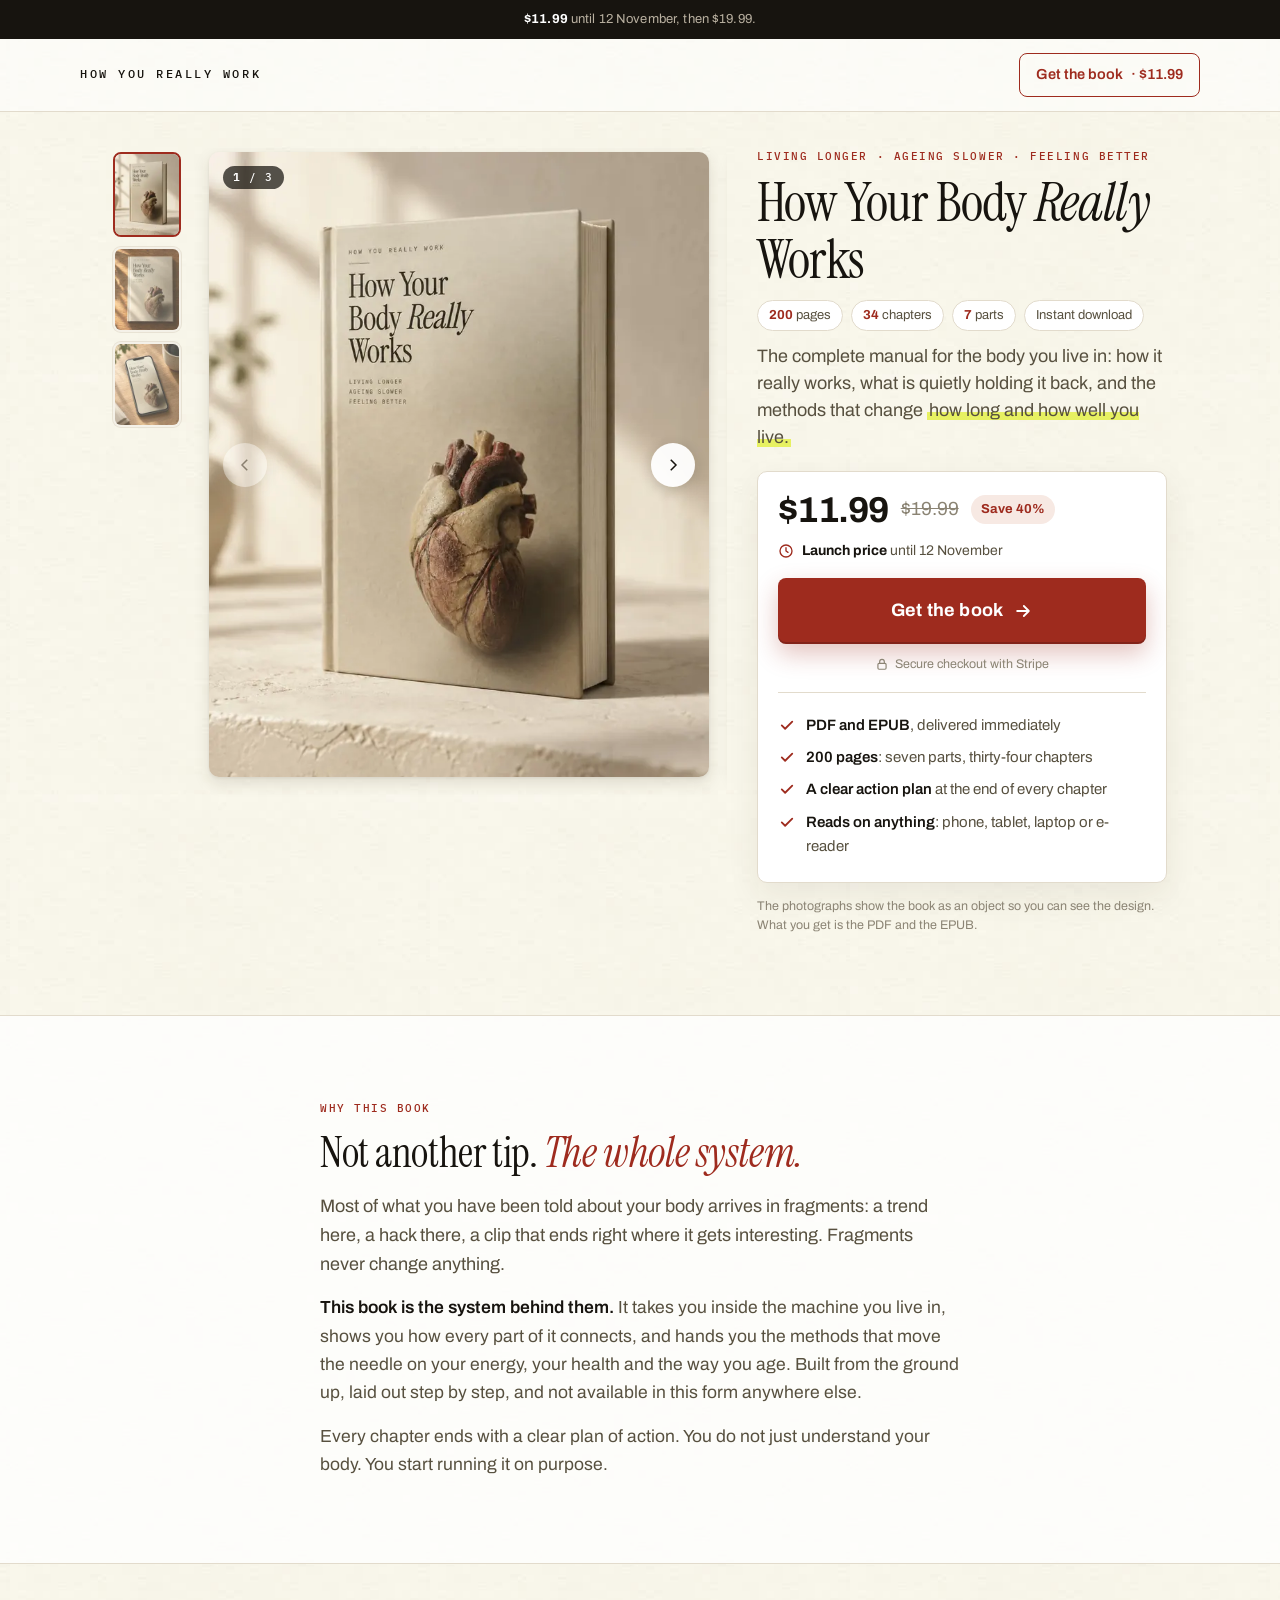
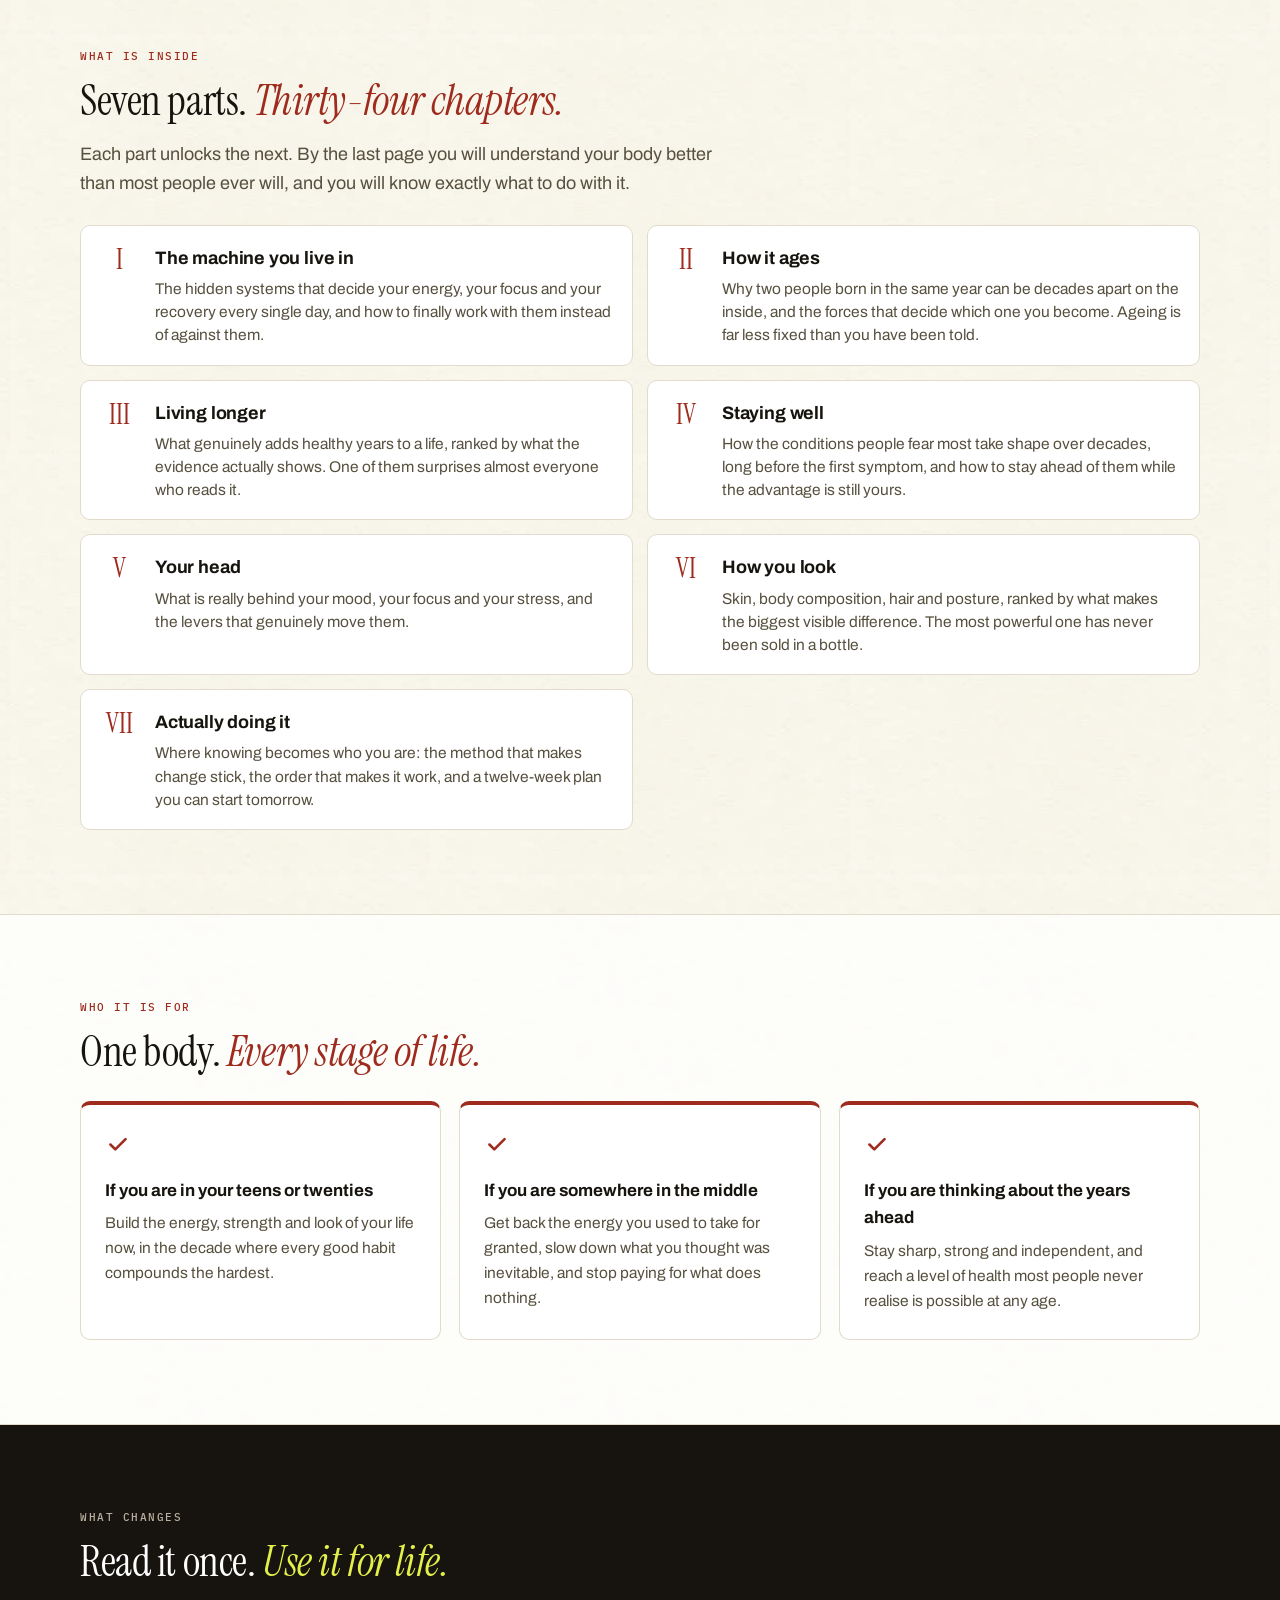
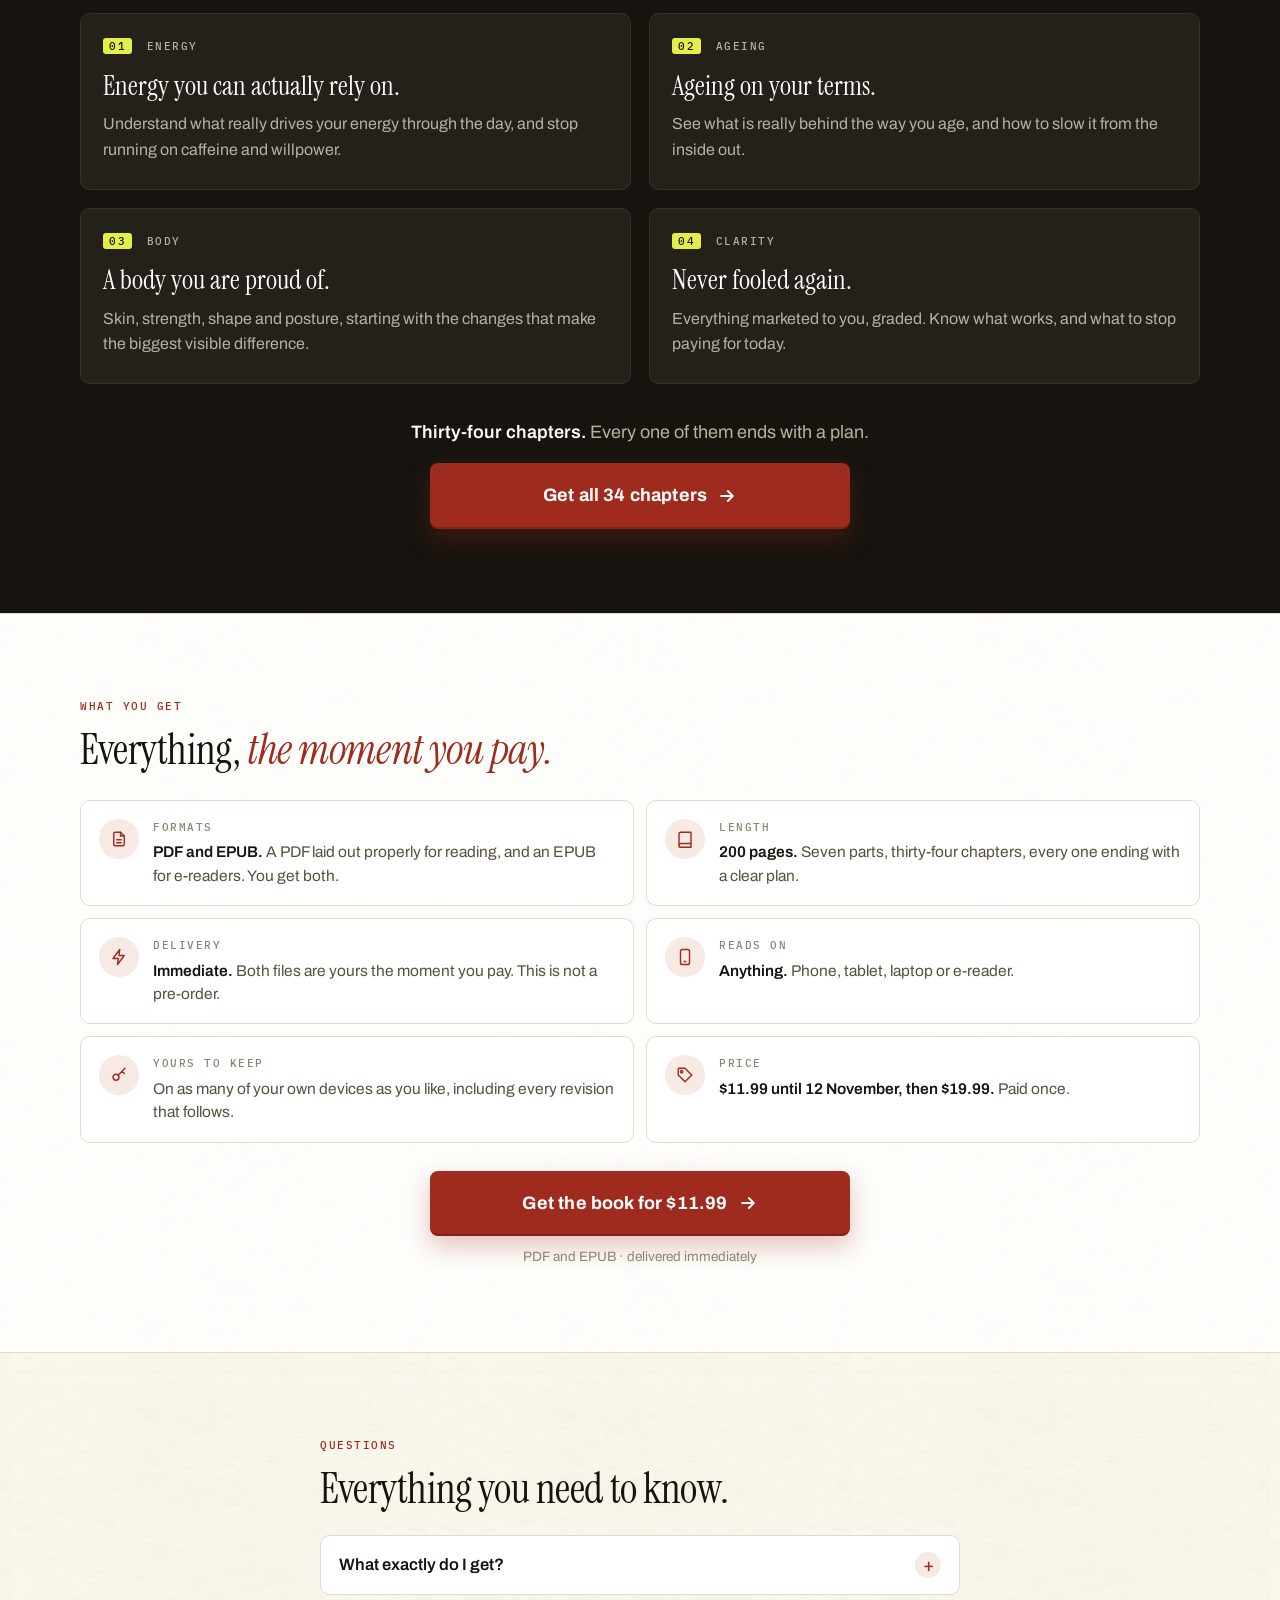
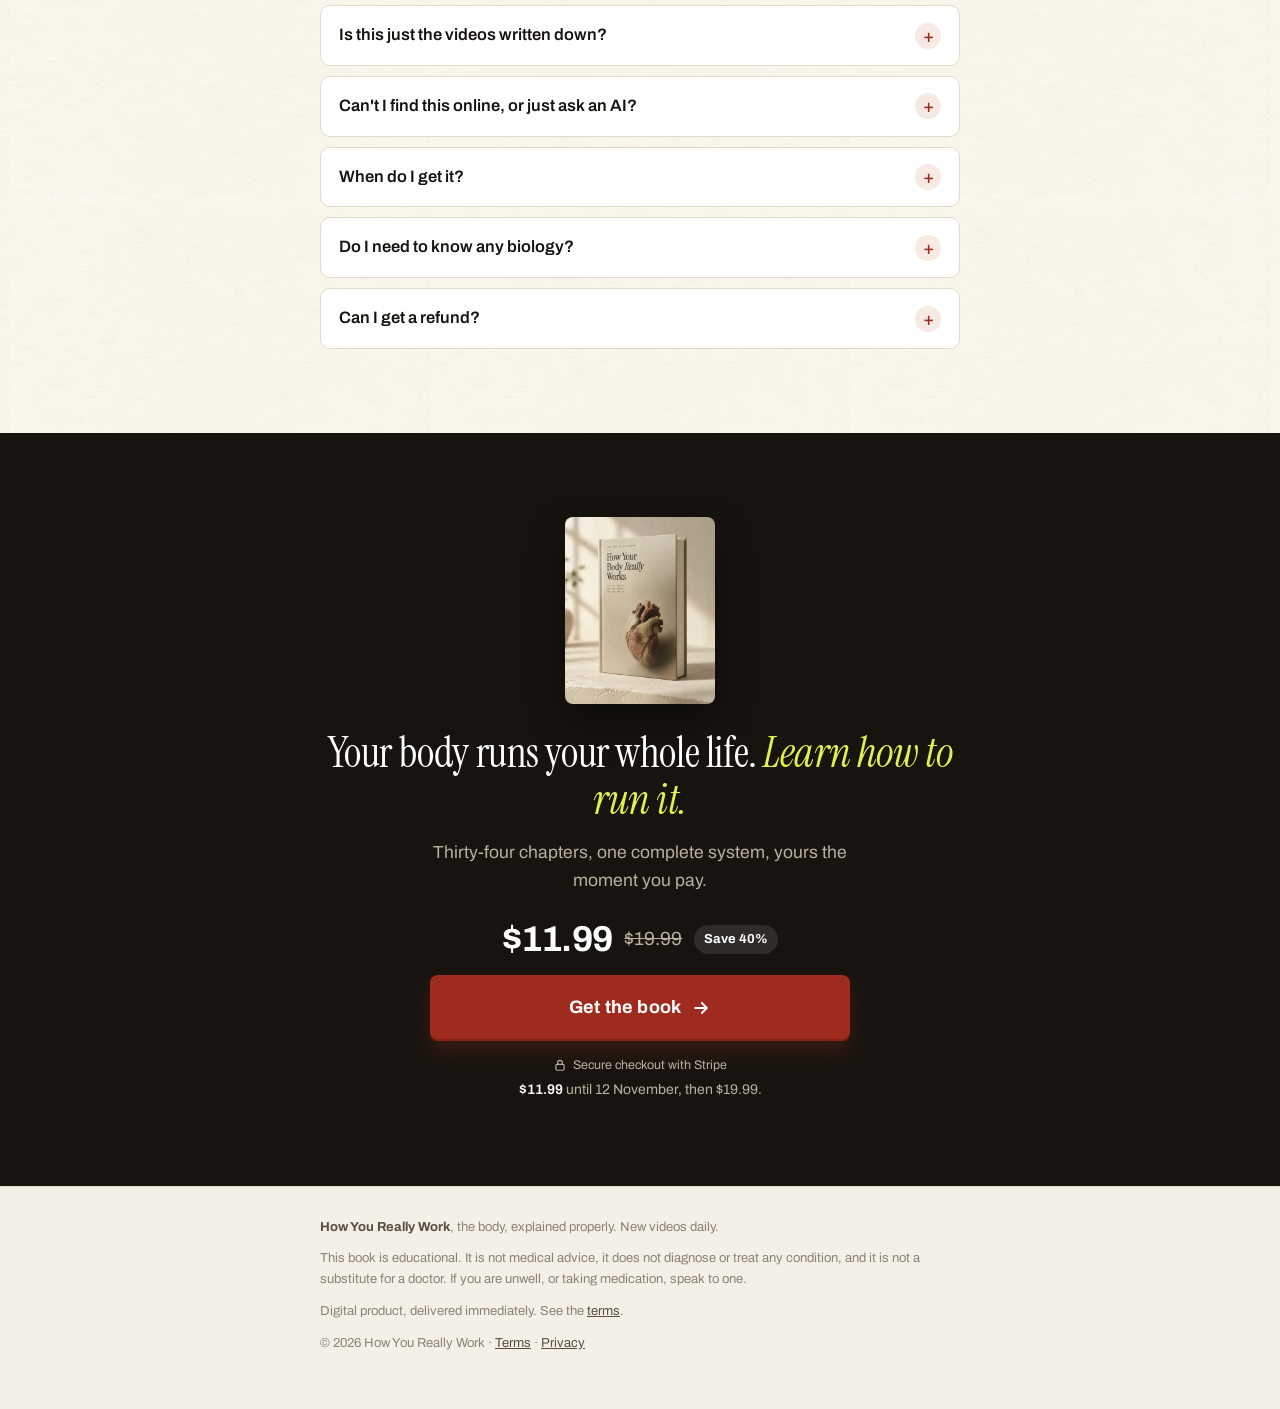
==== commit f7cb9d2a: "Launch price $11.99 until 12 November, then $19.99 Co-Authored-By: Claude Opus 5.5 <noreply@anthropi" ====
--- a/index.html
+++ b/index.html
@@ -291,10 +291,6 @@
       }
       .facts b { color: var(--heart); font-weight: 700; }
 
-      .proof { display: flex; align-items: center; gap: 8px; margin-top: 12px; font-size: 14.5px; color: var(--ink-soft); }
-      .proof[hidden] { display: none; }
-      .proof .ico { color: #fff; background: var(--heart); border-radius: 50%; padding: 3px; width: 20px; height: 20px; }
-      .proof b { color: var(--ink); }
 
       /* audiences */
       .aud3 { display: grid; gap: 14px; margin-top: 26px; }
@@ -431,12 +427,12 @@
       <symbol id="i-source" viewBox="0 0 24 24" fill="none" stroke="currentColor" stroke-width="1.9" stroke-linecap="round" stroke-linejoin="round"><path d="M9 6h11M9 12h11M9 18h11M4 6h.01M4 12h.01M4 18h.01" /></symbol>
     </svg>
 
-    <div class="bar"><b>$19.99</b> until 12 November, then $34.</div>
+    <div class="bar"><b>$11.99</b> until 12 November, then $19.99.</div>
 
     <header>
       <div class="head">
         <a class="wordmark" href="/">How You Really Work</a>
-        <a class="btn-line" href="#" data-role="buy">Get the book<span class="wide-only">· $19.99</span></a>
+        <a class="btn-line" href="#" data-role="buy">Get the book<span class="wide-only">· $11.99</span></a>
       </div>
     </header>
 
@@ -455,10 +451,7 @@
             <li><b>7</b> parts</li>
             <li>Instant download</li>
           </ul>
-          <p class="proof" hidden>
-            <svg class="ico" aria-hidden="true"><use href="#i-check" /></svg>
-            <span><b data-readers></b> people already own this book</span>
-          </p>
+
         </div>
         <div class="gallery" role="region" aria-roledescription="carousel" aria-label="Photographs of the book">
           <div class="track" id="track" tabindex="0" role="group" aria-label="Photos">
@@ -533,8 +526,8 @@
 
           <div class="deal">
             <div class="price">
-              <b>$19.99</b><s><span class="sr-only">regular price </span>$34</s>
-              <span class="save">Save 41%</span>
+              <b>$11.99</b><s><span class="sr-only">regular price </span>$19.99</s>
+              <span class="save">Save 40%</span>
             </div>
             <p class="until">
               <svg class="ico" aria-hidden="true"><use href="#i-clock" /></svg>
@@ -770,12 +763,12 @@
               <span class="badge"><svg class="ico" aria-hidden="true"><use href="#i-tag" /></svg></span>
               <div>
                 <div class="mono">Price</div>
-                <p><b>$19.99 until 12 November, then $34.</b> Paid once.</p>
+                <p><b>$11.99 until 12 November, then $19.99.</b> Paid once.</p>
               </div>
             </li>
           </ul>
           <div class="inline-buy">
-            <a class="cta" href="#" data-role="buy">Get the book for $19.99 <svg class="ico" aria-hidden="true"><use href="#i-arrow" /></svg></a>
+            <a class="cta" href="#" data-role="buy">Get the book for $11.99 <svg class="ico" aria-hidden="true"><use href="#i-arrow" /></svg></a>
             <p class="note">PDF and EPUB · delivered immediately</p>
           </div>
         </div>
@@ -846,15 +839,15 @@
           <h2>Your body runs your whole life. <i>Learn how to run it.</i></h2>
           <p>Thirty-four chapters, one complete system, yours the moment you pay.</p>
           <div class="price">
-            <b>$19.99</b><s><span class="sr-only">regular price </span>$34</s>
-            <span class="save">Save 41%</span>
+            <b>$11.99</b><s><span class="sr-only">regular price </span>$19.99</s>
+            <span class="save">Save 40%</span>
           </div>
           <a class="cta" href="#" data-role="buy">Get the book <svg class="ico" aria-hidden="true"><use href="#i-arrow" /></svg></a>
           <p class="secure">
             <svg class="ico" aria-hidden="true"><use href="#i-lock" /></svg>
             Secure checkout with Stripe
           </p>
-          <p class="then"><b>$19.99</b> until 12 November, then $34.</p>
+          <p class="then"><b>$11.99</b> until 12 November, then $19.99.</p>
         </div>
       </section>
     </main>
@@ -874,7 +867,7 @@
     </footer>
 
     <div class="stick" id="stick" inert>
-      <div class="t"><b>$19.99</b><s><span class="sr-only">regular price </span>$34</s><em>How Your Body Really Works · PDF and EPUB</em></div>
+      <div class="t"><b>$11.99</b><s><span class="sr-only">regular price </span>$19.99</s><em>How Your Body Really Works · PDF and EPUB</em></div>
       <a class="cta" href="#" data-role="buy">Get the book <svg class="ico" aria-hidden="true"><use href="#i-arrow" /></svg></a>
     </div>
 
@@ -887,17 +880,6 @@
 
       document.querySelectorAll('[data-role="buy"]').forEach((a) => (a.href = CHECKOUT));
 
-      // Real buyer count, kept by the delivery Worker from live Stripe payments only.
-      // The line stays hidden until there are at least SHOW_READERS_FROM buyers.
-      const SHOW_READERS_FROM = 10;
-      fetch("https://hyrw-delivery.kaloqnv5.workers.dev/?stats")
-        .then((r) => r.json())
-        .then(({ readers }) => {
-          if (!(readers >= SHOW_READERS_FROM)) return;
-          document.querySelector("[data-readers]").textContent = readers.toLocaleString("en-US");
-          document.querySelector(".proof").hidden = false;
-        })
-        .catch(() => {});
 
       // Days left at the launch price, counted to the start of 12 November.
       const days = Math.ceil((new Date(2026, 10, 12) - new Date()) / 864e5);
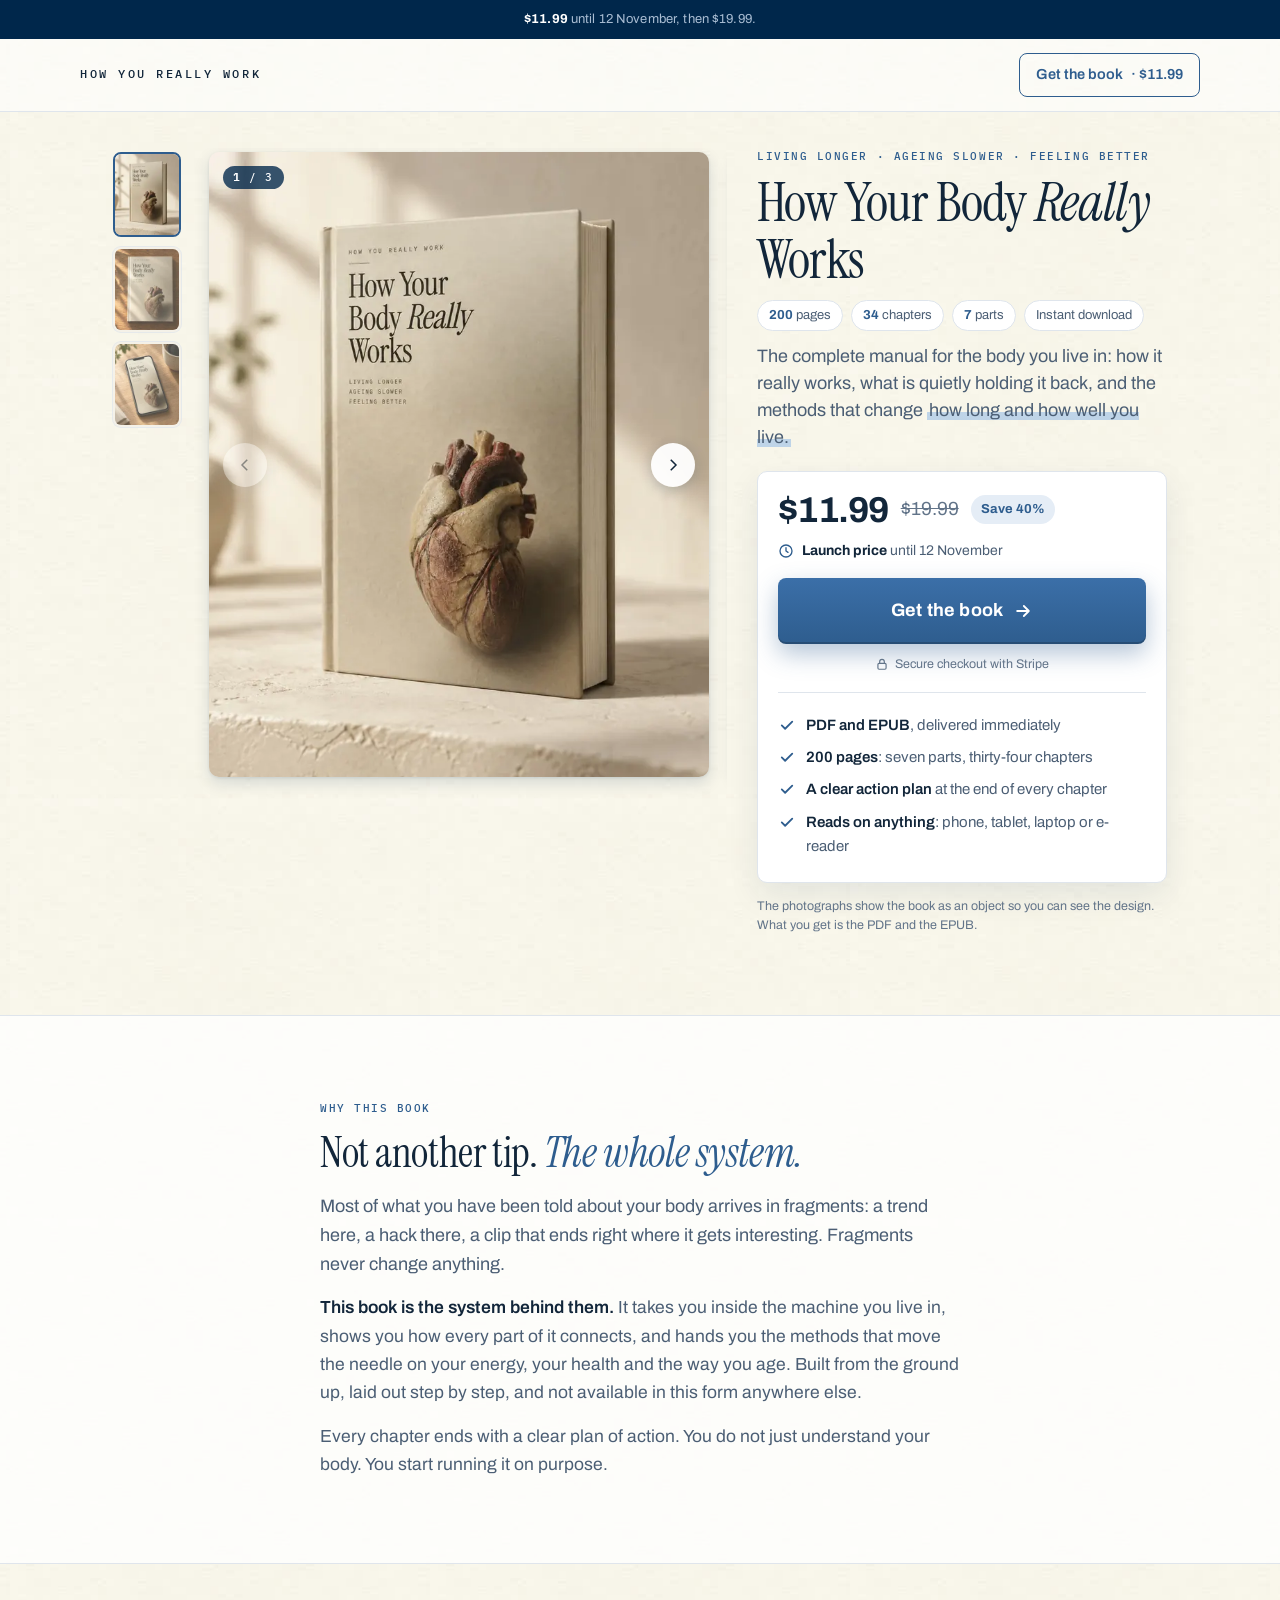
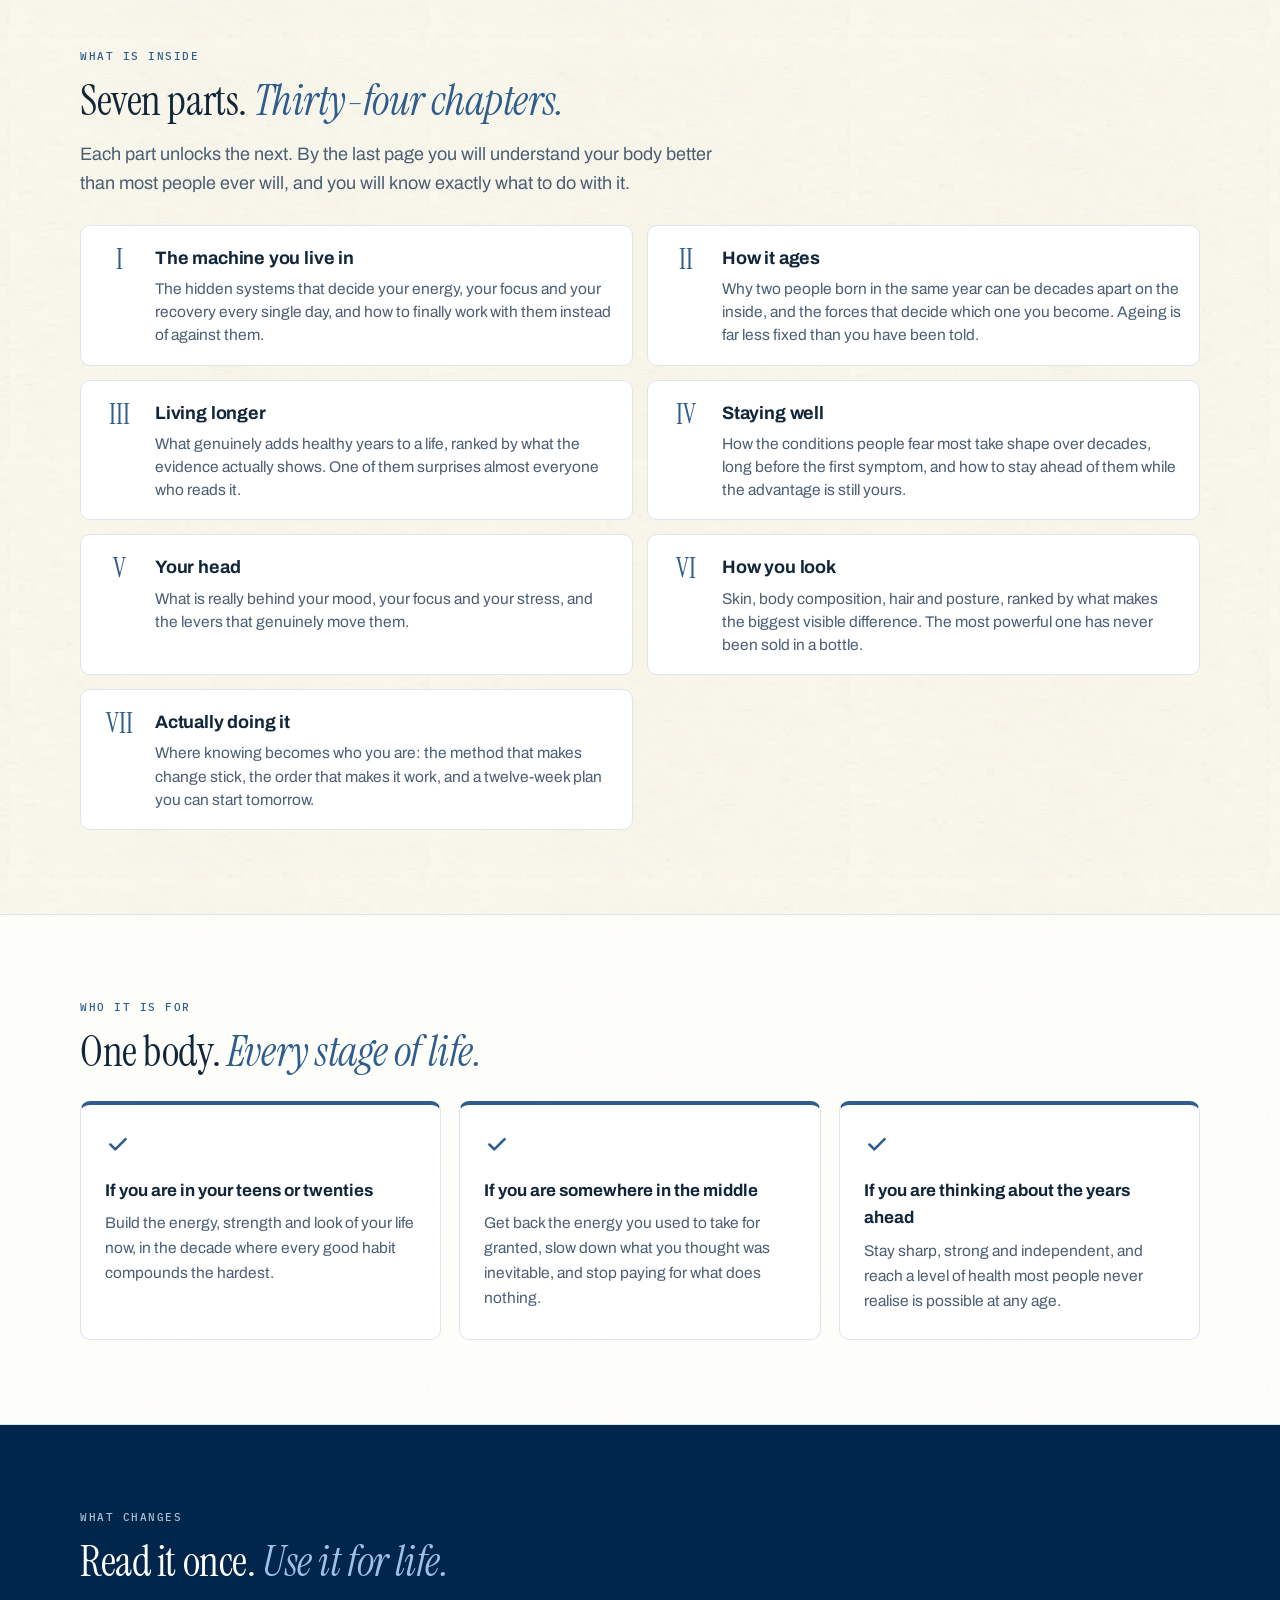
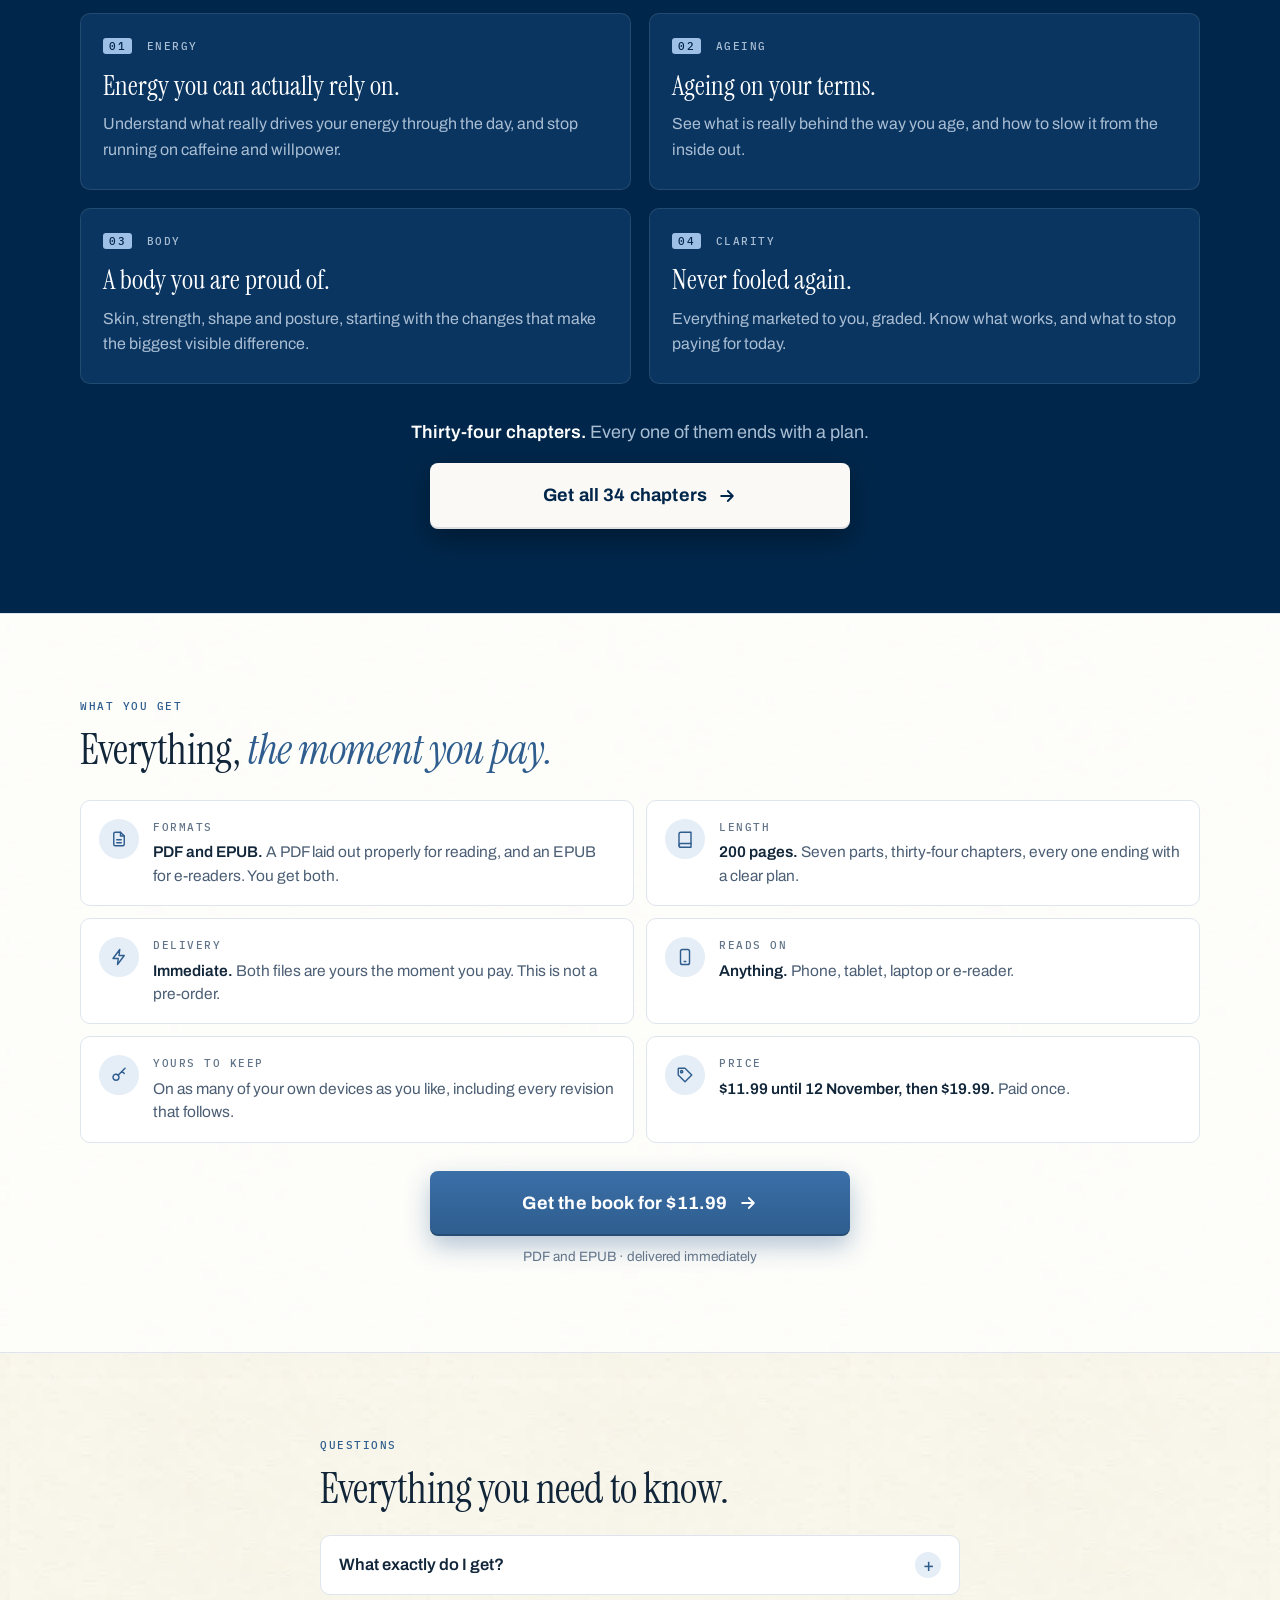
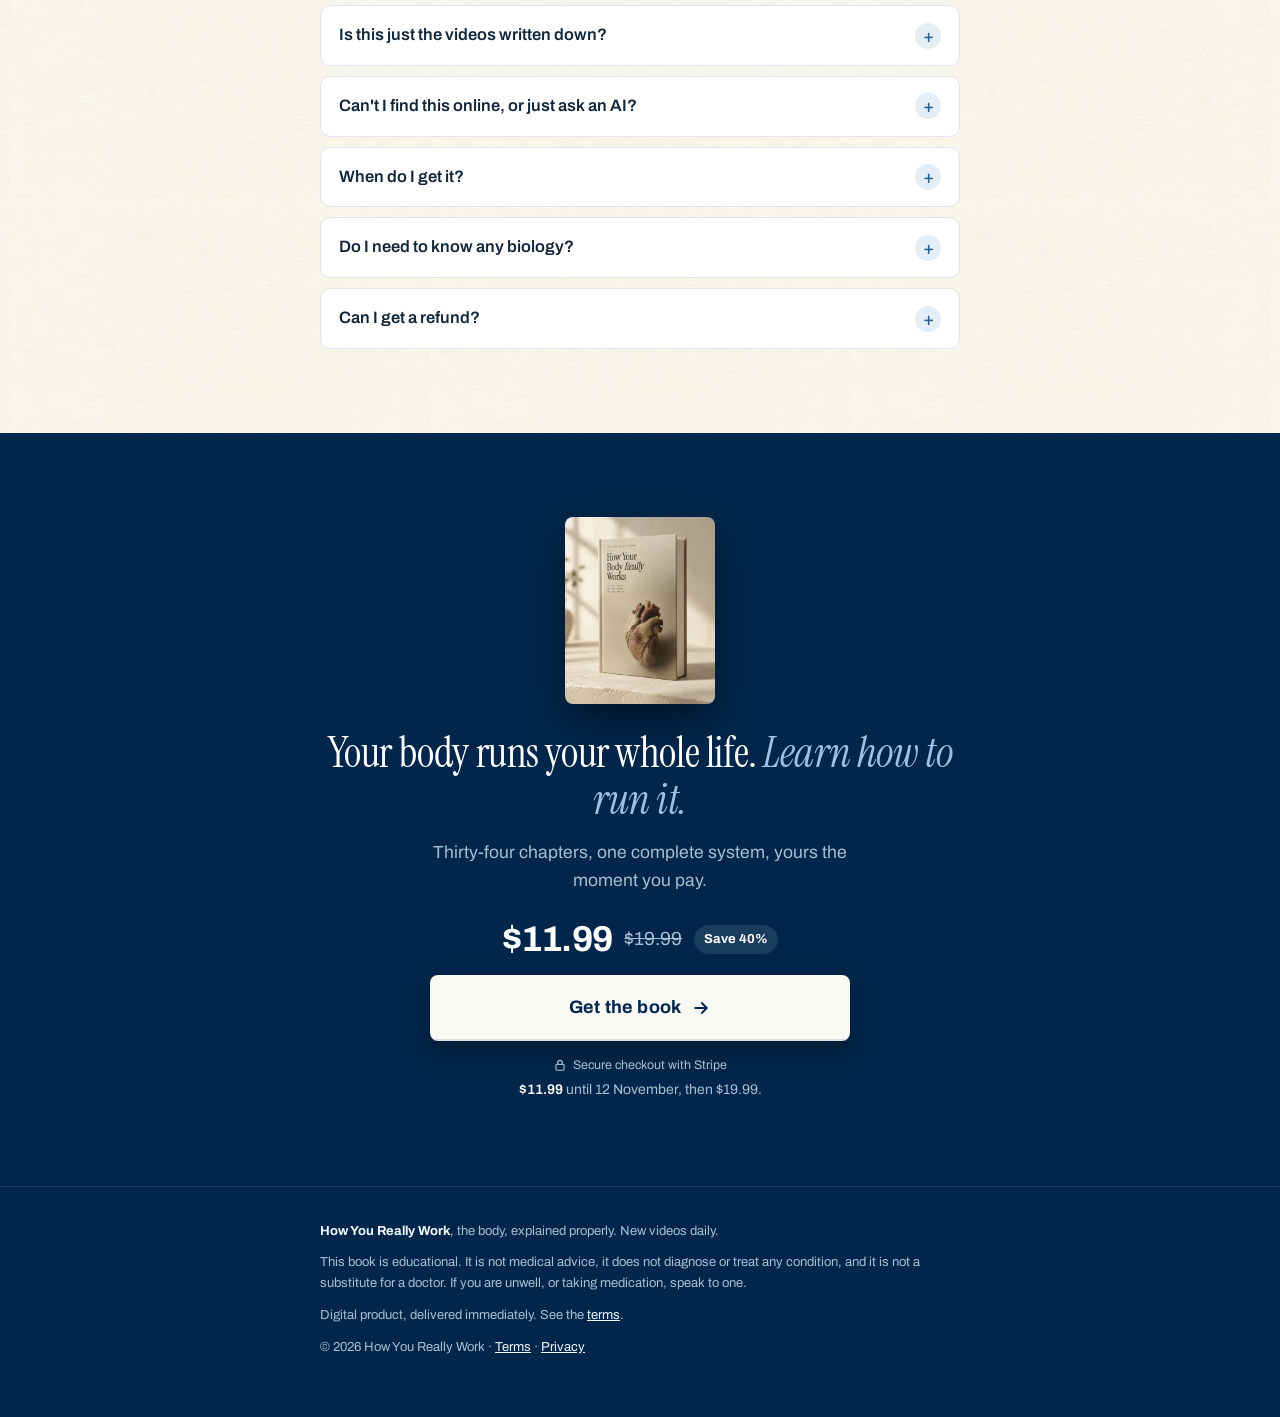
==== commit 6a19effc: "Match the site to the Linktree: navy, cream and steel blue - New palette from the Linktree page: dee" ====
--- a/index.html
+++ b/index.html
@@ -12,7 +12,7 @@
       name="description"
       content="The complete guide to how your body really works: living longer, ageing slower and feeling better. PDF and EPUB, instant download."
     />
-    <meta name="theme-color" content="#17140f" />
+    <meta name="theme-color" content="#00274b" />
     <meta property="og:title" content="How Your Body Really Works" />
     <meta
       property="og:description"
@@ -35,18 +35,19 @@
         --paper: #fbf9f5;
         --paper-2: #f4f0e8;
         --white: #ffffff;
-        --ink: #17140f;
-        --ink-2: #24201a;
-        --ink-soft: #57503f;
-        --ink-faint: #8b8474;
-        --rule: #e2dbcc;
-        --signal: #e4f04a;
-        /* the one accent: the deep red of the anatomical heart on the cover */
-        --heart: #9e2b1e;
-        --heart-deep: #7f2117;
-        --heart-soft: #f7e9e3;
-        --on-dark: #f4efe6;
-        --on-dark-soft: #b9b0a0;
+        /* the Linktree palette: deep navy, cream and a steel-blue accent */
+        --navy: #00274b;
+        --navy-2: #0a3560;
+        --ink: #12263a;
+        --ink-soft: #4b5e74;
+        --ink-faint: #627489;
+        --rule: #dfe5ec;
+        --accent: #2e5d8e;
+        --accent-deep: #234a74;
+        --accent-soft: #e5edf6;
+        --accent-light: #9fc0e6;
+        --on-dark: #f4f7fb;
+        --on-dark-soft: #a9bdd3;
         --pad: 22px;
         --measure: 640px;
         --wide: 1120px;
@@ -62,10 +63,8 @@
         font-size: 17.5px;
         line-height: 1.62;
         -webkit-font-smoothing: antialiased;
-        padding-bottom: 88px;
-      }
-      @media (min-width: 960px) { body { padding-bottom: 0; } }
-      :focus-visible { outline: 2px solid var(--heart); outline-offset: 3px; }
+      }
+      :focus-visible { outline: 2px solid var(--accent); outline-offset: 3px; }
       img { max-width: 100%; }
 
       .wrap { width: 100%; max-width: calc(var(--measure) + 2 * var(--pad)); margin: 0 auto; padding: 0 var(--pad); }
@@ -83,7 +82,7 @@
 
       /* highlighter: brand yellow stays a mark, never a fill for buttons */
       .mark {
-        background: linear-gradient(to top, rgba(228,240,74,.85) 0 42%, transparent 42%);
+        background: linear-gradient(to top, rgba(143, 184, 230, 0.55) 0 42%, transparent 42%);
         padding: 0 2px;
       }
 
@@ -91,16 +90,20 @@
       .cta {
         display: inline-flex; align-items: center; justify-content: center; gap: 10px;
         width: 100%; max-width: 420px;
-        background: var(--heart); color: #fff;
+        background: linear-gradient(180deg, #3b6fa8 0%, var(--accent) 100%); color: #fff;
         border: none; border-radius: 8px; padding: 18px 26px;
         font-family: Archivo, sans-serif; font-size: 18px; font-weight: 700;
         letter-spacing: 0.01em; text-decoration: none; cursor: pointer;
-        box-shadow: 0 10px 24px rgba(158, 43, 30, 0.28), inset 0 -2px 0 rgba(0, 0, 0, 0.18);
+        box-shadow: 0 10px 24px rgba(46, 93, 142, 0.35), inset 0 -2px 0 rgba(0, 0, 0, 0.18);
         transition: transform .12s ease, box-shadow .12s ease, background .12s ease;
       }
-      .cta:hover { background: var(--heart-deep); transform: translateY(-1px); box-shadow: 0 14px 30px rgba(158, 43, 30, 0.34), inset 0 -2px 0 rgba(0, 0, 0, 0.18); }
+      .cta:hover { background: var(--accent-deep); transform: translateY(-1px); box-shadow: 0 14px 30px rgba(46, 93, 142, 0.42), inset 0 -2px 0 rgba(0, 0, 0, 0.18); }
       .cta .ico { width: 20px; height: 20px; transition: transform .12s ease; }
       .cta:hover .ico { transform: translateX(3px); }
+      /* on the navy bands the main button flips to cream so it stays the loudest thing there */
+      .dark .cta { background: var(--paper); color: var(--navy); box-shadow: 0 10px 28px rgba(0, 0, 0, 0.35), inset 0 -2px 0 rgba(0, 39, 75, 0.12); }
+      .dark .cta:hover { background: #fff; box-shadow: 0 14px 34px rgba(0, 0, 0, 0.45), inset 0 -2px 0 rgba(0, 39, 75, 0.12); }
+      .dark :focus-visible, footer :focus-visible { outline-color: var(--accent-light); }
       .btn-line {
         display: inline-flex; align-items: center; gap: 8px; text-decoration: none;
         color: var(--ink); font-weight: 600; font-size: 14.5px;
@@ -111,12 +114,11 @@
 
       /* ------------------------------------------------------------- chrome */
       .bar {
-        background: var(--ink); color: var(--on-dark-soft);
+        background: var(--navy); color: var(--on-dark-soft);
         text-align: center; padding: 9px 16px;
         font-size: 13px; letter-spacing: 0.01em;
       }
       .bar b { color: #fff; }
-      .bar .mark { color: var(--ink); }
       header {
         border-bottom: 1px solid var(--rule); background: rgba(255, 255, 255, 0.6);
       }
@@ -129,8 +131,8 @@
         font-size: 11.5px; letter-spacing: 0.22em; text-transform: uppercase;
         color: var(--ink); text-decoration: none;
       }
-      .head .btn-line { padding: 7px 12px; font-size: 13.5px; border-color: var(--heart); color: var(--heart); }
-      .head .btn-line:hover { background: var(--heart); color: #fff; }
+      .head .btn-line { padding: 7px 12px; font-size: 13.5px; border-color: var(--accent); color: var(--accent); }
+      .head .btn-line:hover { background: var(--accent); color: #fff; }
       @media (max-width: 400px) { .head .wide-only { display: none; } }
       @media (min-width: 960px) { .head .btn-line { padding: 9px 16px; font-size: 14.5px; } }
 
@@ -152,12 +154,12 @@
         flex: 0 0 86vw; max-width: 520px; aspect-ratio: 4 / 5;
         scroll-snap-align: start; scroll-snap-stop: always;
         border-radius: var(--radius); overflow: hidden; background: var(--paper-2);
-        box-shadow: 0 6px 16px rgba(60, 48, 24, 0.13), 0 1px 3px rgba(60, 48, 24, 0.08);
+        box-shadow: 0 6px 16px rgba(0, 39, 75, 0.14), 0 1px 3px rgba(0, 39, 75, 0.09);
       }
       .slide img { display: block; width: 100%; height: 100%; object-fit: cover; }
       .count {
         position: absolute; top: 16px; left: calc(var(--pad) + 12px);
-        background: rgba(23, 20, 15, 0.72); color: #fff; border-radius: 999px;
+        background: rgba(0, 39, 75, 0.78); color: #fff; border-radius: 999px;
         padding: 3px 10px; font-size: 11px; letter-spacing: 0.1em;
         font-variant-numeric: tabular-nums; pointer-events: none;
       }
@@ -166,12 +168,12 @@
         display: none; place-items: center;
         border: none; border-radius: 50%; cursor: pointer;
         background: rgba(255, 255, 255, 0.94); color: var(--ink);
-        box-shadow: 0 4px 14px rgba(23, 20, 15, 0.18);
+        box-shadow: 0 4px 14px rgba(0, 39, 75, 0.2);
       }
       .gbtn.prev { left: 14px; }
       .gbtn.next { right: 14px; }
       .gbtn svg { width: 18px; height: 18px; }
-      .gbtn:hover { background: #fff; color: var(--heart); }
+      .gbtn:hover { background: #fff; color: var(--accent); }
       .gbtn[aria-disabled="true"] { opacity: .4; cursor: default; }
 
       .thumbs { display: flex; gap: 10px; padding: 0 var(--pad); }
@@ -184,13 +186,13 @@
       }
       .thumb img { display: block; width: 100%; height: 100%; object-fit: cover; }
       .thumb:hover { opacity: 1; }
-      .thumb[aria-current="true"] { opacity: 1; border-color: var(--heart); box-shadow: none; }
+      .thumb[aria-current="true"] { opacity: 1; border-color: var(--accent); box-shadow: none; }
 
       /* buy box */
       .buy { display: flex; flex-direction: column; padding: 18px var(--pad) 0; }
       .buy .promise { order: 1; margin: 18px 0 0; }
       .buy .gcap { order: 2; }
-      .eyebrow { display: none; color: var(--heart); margin-bottom: 10px; }
+      .eyebrow { display: none; color: var(--accent); margin-bottom: 10px; }
       h1 {
         font-family: "Instrument Serif", Georgia, serif; font-weight: 400;
         font-size: 36px; line-height: 1.04; letter-spacing: -0.015em;
@@ -199,20 +201,20 @@
       .promise { font-size: 18px; line-height: 1.5; color: var(--ink-soft); margin-bottom: 20px; }
       .deal {
         background: var(--white); border: 1px solid var(--rule); border-radius: var(--radius);
-        padding: 20px; box-shadow: 0 12px 32px rgba(60, 48, 24, 0.08);
+        padding: 20px; box-shadow: 0 12px 32px rgba(0, 39, 75, 0.09);
       }
       .price { display: flex; align-items: center; flex-wrap: wrap; gap: 6px 12px; }
       .price b { font-size: 36px; font-weight: 700; letter-spacing: -0.02em; line-height: 1; }
       .price s { color: var(--ink-faint); font-size: 19px; }
       .save {
-        background: var(--heart-soft); color: var(--heart); border-radius: 999px;
+        background: var(--accent-soft); color: var(--accent); border-radius: 999px;
         font-size: 13px; font-weight: 700; padding: 4px 10px;
       }
       .until {
         display: flex; align-items: center; gap: 8px; margin: 12px 0 16px;
         font-size: 14px; color: var(--ink-soft);
       }
-      .until .ico { color: var(--heart); width: 16px; height: 16px; }
+      .until .ico { color: var(--accent); width: 16px; height: 16px; }
       .until b { color: var(--ink); }
       .deal .cta { max-width: none; }
       .secure {
@@ -223,7 +225,7 @@
       .perks { list-style: none; margin-top: 18px; padding-top: 16px; border-top: 1px solid var(--rule); }
       .perks li { display: flex; gap: 10px; align-items: flex-start; font-size: 15px; color: var(--ink-soft); padding: 4px 0; }
       .perks li b { color: var(--ink); font-weight: 600; }
-      .perks .ico { color: var(--heart); margin-top: 3px; }
+      .perks .ico { color: var(--accent); margin-top: 3px; }
       .gcap { margin-top: 14px; font-size: 12.5px; line-height: 1.5; color: var(--ink-faint); }
 
       @media (min-width: 960px) {
@@ -251,16 +253,16 @@
       /* ------------------------------------------------------------ blocks */
       section { padding: 56px 0; }
       section.white { background: rgba(255, 255, 255, 0.78); border-top: 1px solid var(--rule); border-bottom: 1px solid var(--rule); }
-      section.dark { background: var(--ink); color: var(--on-dark); }
+      section.dark { background: var(--navy); color: var(--on-dark); }
       h2 {
         font-family: "Instrument Serif", Georgia, serif; font-weight: 400;
         font-size: 34px; line-height: 1.1; letter-spacing: -0.01em; margin-bottom: 16px;
       }
-      h2 i { font-style: italic; color: var(--heart); }
+      h2 i { font-style: italic; color: var(--accent); }
       section p { margin-bottom: 15px; color: var(--ink-soft); }
       section p:last-child { margin-bottom: 0; }
       section p b { color: var(--ink); font-weight: 600; }
-      .kick { margin-bottom: 12px; color: var(--heart); }
+      .kick { margin-bottom: 12px; color: var(--accent); }
       .lead { font-size: 18px; }
       @media (min-width: 960px) {
         section { padding: 84px 0; }
@@ -276,7 +278,7 @@
       }
       .part .num {
         font-family: "Instrument Serif", Georgia, serif; font-size: 28px; line-height: 1;
-        color: var(--heart); text-align: center; padding-top: 2px;
+        color: var(--accent); text-align: center; padding-top: 2px;
       }
       .part h3 { font-size: 18px; font-weight: 700; letter-spacing: -0.01em; margin-bottom: 4px; }
       .part p { font-size: 15.5px; margin: 0; line-height: 1.5; }
@@ -289,33 +291,33 @@
         font-size: 13px; color: var(--ink-soft); background: var(--white);
         border: 1px solid var(--rule); border-radius: 999px; padding: 4px 11px;
       }
-      .facts b { color: var(--heart); font-weight: 700; }
+      .facts b { color: var(--accent); font-weight: 700; }
 
 
       /* audiences */
       .aud3 { display: grid; gap: 14px; margin-top: 26px; }
       @media (min-width: 960px) { .aud3 { grid-template-columns: repeat(3, 1fr); gap: 18px; } }
-      .aud3 .aud-card .ico { width: 26px; height: 26px; color: var(--heart); margin-bottom: 10px; }
+      .aud3 .aud-card .ico { width: 26px; height: 26px; color: var(--accent); margin-bottom: 10px; }
       .aud3 h3 { font-size: 17px; font-weight: 700; margin-bottom: 6px; }
       .aud3 p { font-size: 15.5px; margin: 0; }
       .more { margin-top: 34px; text-align: center; }
       .more p { color: var(--on-dark); font-size: 18px; margin-bottom: 16px; }
       .more p b { color: #fff; }
       .aud-card { border-radius: var(--radius); padding: 26px 24px; border: 1px solid var(--rule); }
-      .aud-card.yes { background: var(--white); border-top: 4px solid var(--heart); }
+      .aud-card.yes { background: var(--white); border-top: 4px solid var(--accent); }
 
       /* claims, on the dark band */
       .dark h2 { color: #fff; }
-      .dark h2 i { color: var(--signal); }
+      .dark h2 i { color: var(--accent-light); }
       .dark .kick { color: var(--on-dark-soft); }
       .dark p { color: var(--on-dark-soft); }
       .claims { display: grid; gap: 14px; margin-top: 28px; }
       .claim {
-        background: var(--ink-2); border: 1px solid rgba(255, 255, 255, 0.08);
+        background: var(--navy-2); border: 1px solid rgba(255, 255, 255, 0.1);
         border-radius: var(--radius); padding: 24px 22px 26px;
       }
       .claim .ch { color: var(--on-dark-soft); }
-      .claim .ch b { color: var(--ink); background: var(--signal); border-radius: 3px; padding: 1px 6px; margin-right: 6px; font-weight: 500; }
+      .claim .ch b { color: var(--navy); background: var(--accent-light); border-radius: 3px; padding: 1px 6px; margin-right: 6px; font-weight: 500; }
       .claim h3 {
         font-family: "Instrument Serif", Georgia, serif; font-weight: 400; color: #fff;
         font-size: 27px; line-height: 1.15; margin: 14px 0 10px;
@@ -339,7 +341,7 @@
       }
       .spec .badge {
         flex: none; width: 40px; height: 40px; border-radius: 50%;
-        display: grid; place-items: center; background: var(--heart-soft); color: var(--heart);
+        display: grid; place-items: center; background: var(--accent-soft); color: var(--accent);
       }
       .spec .mono { margin-bottom: 4px; }
       .spec p { font-size: 15.5px; color: var(--ink-soft); line-height: 1.5; margin: 0; }
@@ -360,7 +362,7 @@
       summary::-webkit-details-marker { display: none; }
       summary::after {
         content: "+"; flex: none; width: 26px; height: 26px; border-radius: 50%;
-        display: grid; place-items: center; background: var(--heart-soft); color: var(--heart);
+        display: grid; place-items: center; background: var(--accent-soft); color: var(--accent);
         font-size: 18px; font-weight: 500; line-height: 1;
       }
       details[open] summary::after { content: "\2212"; }
@@ -383,17 +385,19 @@
       .close .then b { color: #fff; }
 
       footer {
-        background: var(--paper-2); border-top: 1px solid var(--rule);
-        padding: 30px 0 44px; color: var(--ink-faint); font-size: 13px; line-height: 1.6;
-      }
+        background: var(--navy); border-top: 1px solid rgba(255, 255, 255, 0.1);
+        padding: 34px 0 calc(48px + 88px); color: var(--on-dark-soft); font-size: 13px; line-height: 1.6;
+      }
+      @media (min-width: 960px) { footer { padding-bottom: 48px; } }
       footer p { margin-bottom: 11px; }
-      footer a { color: var(--ink-soft); }
+      footer b { color: var(--on-dark); }
+      footer a { color: var(--on-dark); }
 
       /* sticky */
       .stick {
         position: fixed; left: 0; right: 0; bottom: 0; z-index: 40;
         background: rgba(255, 255, 255, 0.97); backdrop-filter: blur(10px);
-        border-top: 1px solid var(--rule); box-shadow: 0 -8px 24px rgba(23, 20, 15, 0.08);
+        border-top: 1px solid var(--rule); box-shadow: 0 -8px 24px rgba(0, 39, 75, 0.1);
         padding: 10px var(--pad) calc(10px + env(safe-area-inset-bottom));
         display: flex; align-items: center; gap: 14px;
         transform: translateY(110%); transition: transform .22s ease;
@@ -854,7 +858,7 @@
 
     <footer>
       <div class="wrap">
-        <p><b style="color: var(--ink-soft)">How You Really Work</b>, the body, explained
+        <p><b>How You Really Work</b>, the body, explained
         properly. New videos daily.</p>
         <p>
           This book is educational. It is not medical advice, it does not diagnose or treat any
@@ -876,7 +880,7 @@
       // CHECKOUT: the Stripe payment link for the book. Every "Get the book"
       // button on the page points here, so changing the link is this one line.
       // ---------------------------------------------------------------------
-      const CHECKOUT = "https://buy.stripe.com/6oU8wO7cCgh5dUid8F63K00";
+      const CHECKOUT = "https://buy.stripe.com/cNi6oGcwW5CrcQe0lT63K01";
 
       document.querySelectorAll('[data-role="buy"]').forEach((a) => (a.href = CHECKOUT));
 
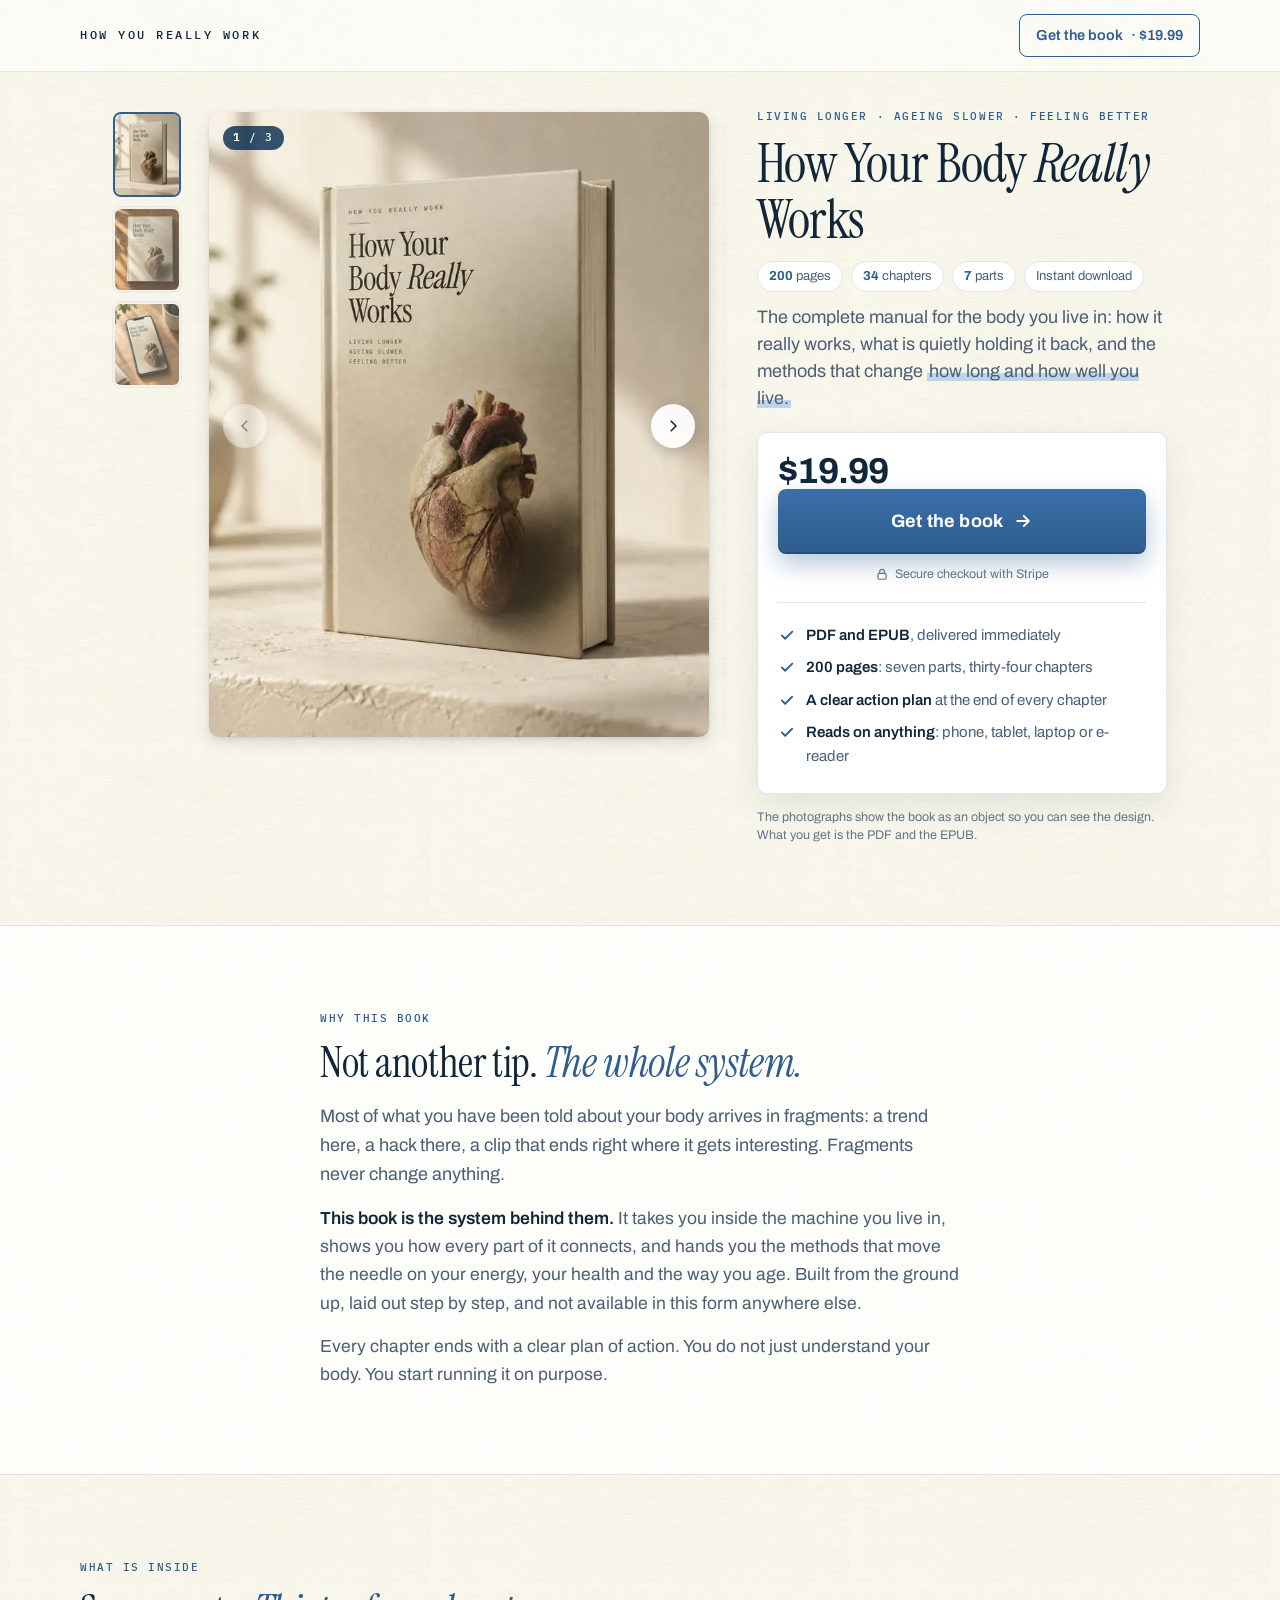
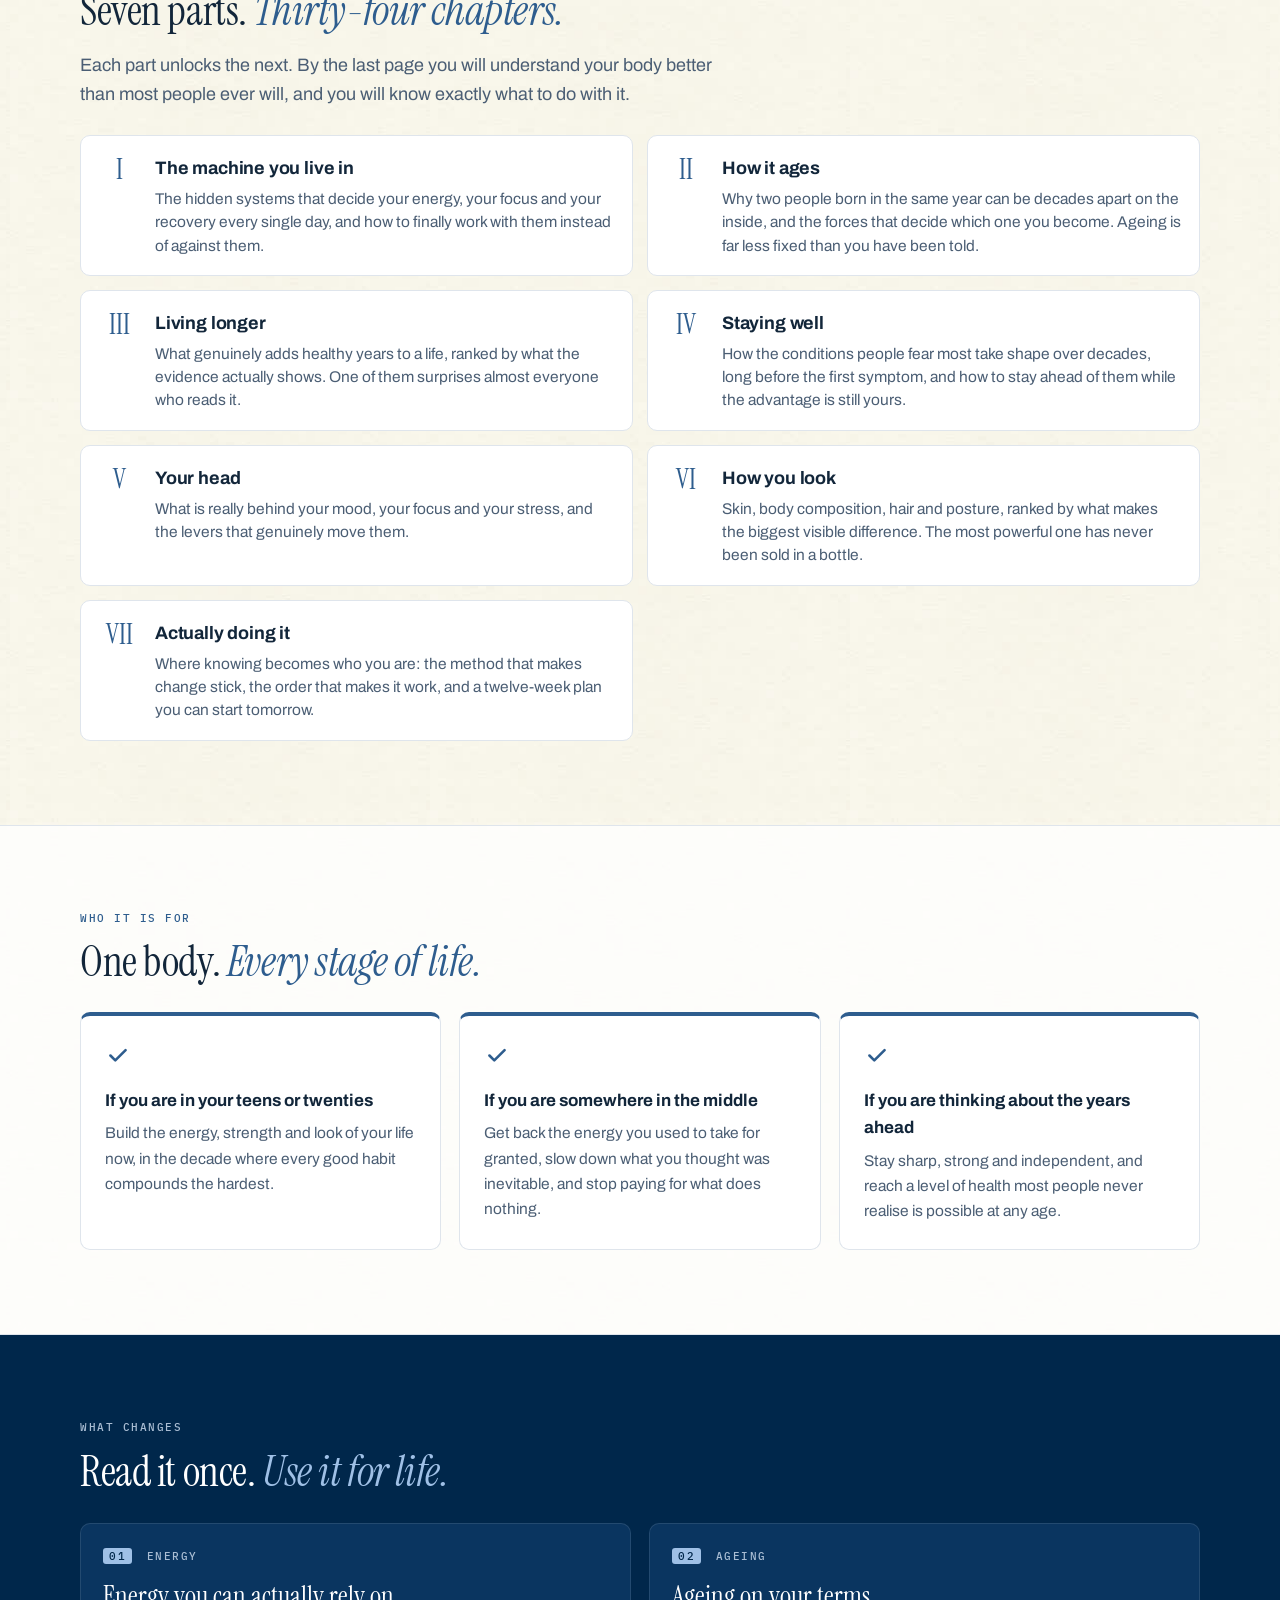
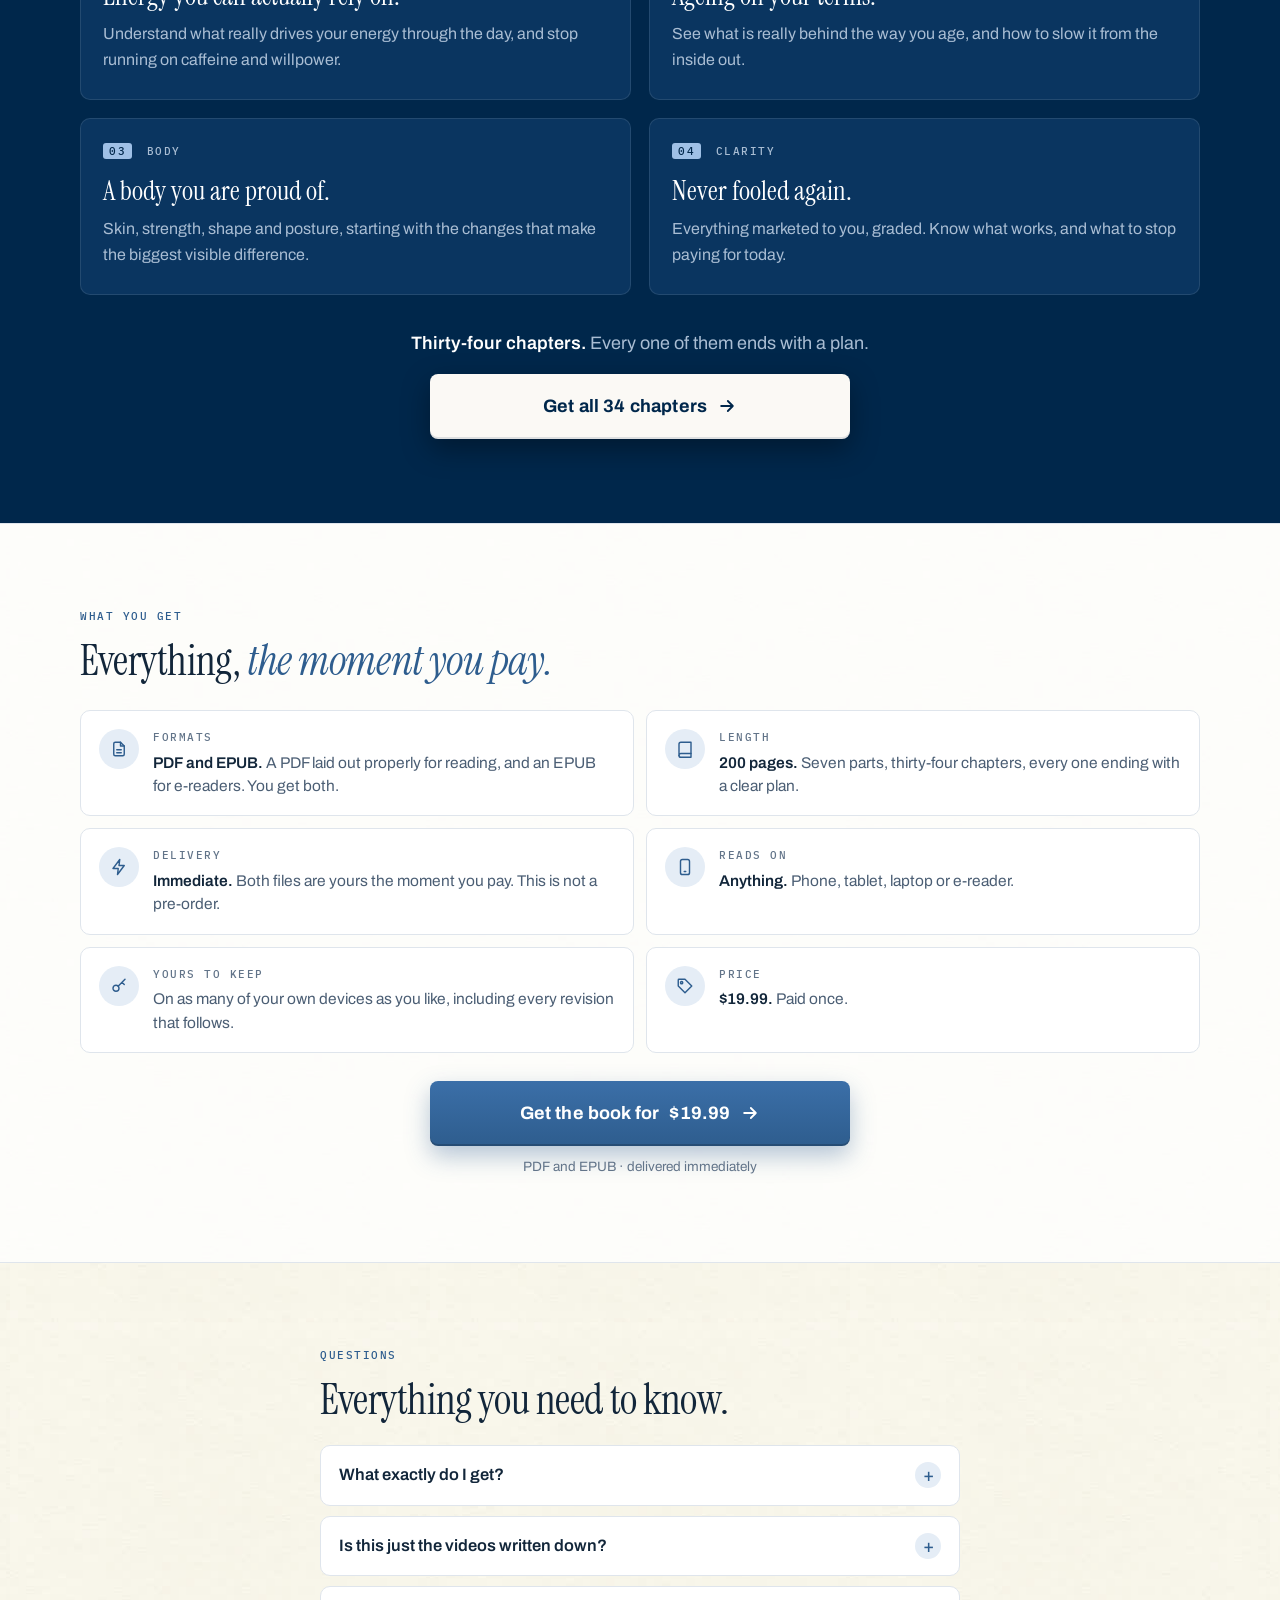
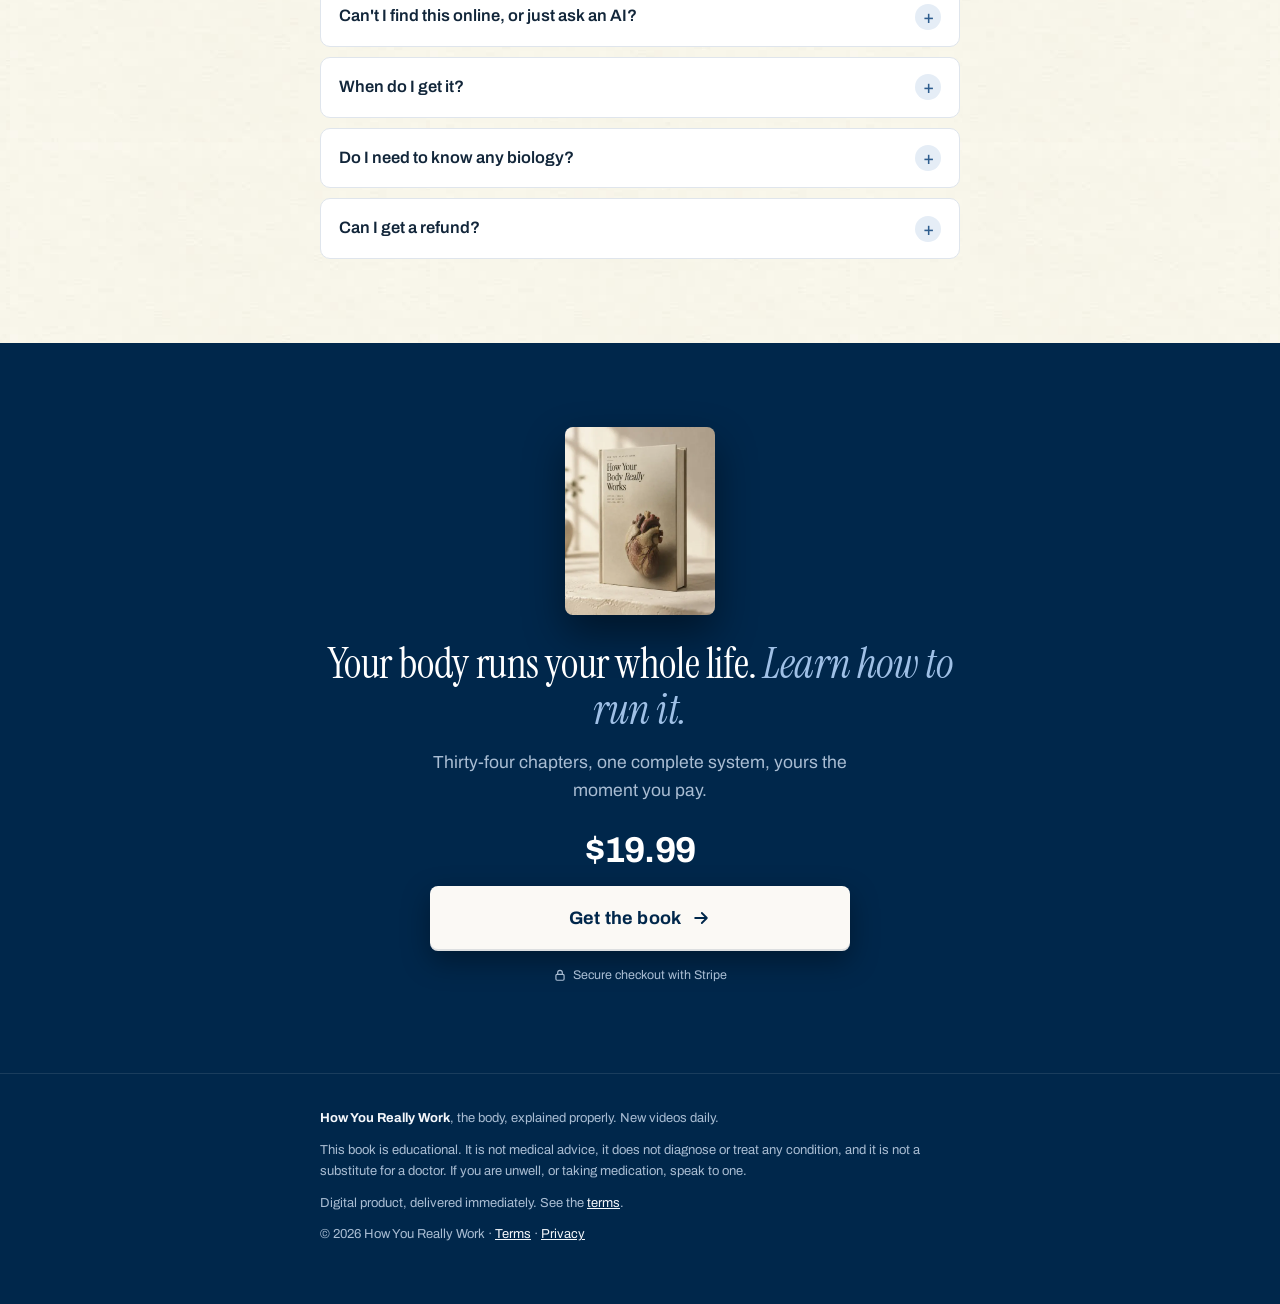
==== commit fae805a4: "Add a launch-price countdown that ends on 14 November - Days, hours and minutes left, in the buy box" ====
--- a/index.html
+++ b/index.html
@@ -210,12 +210,35 @@
         background: var(--accent-soft); color: var(--accent); border-radius: 999px;
         font-size: 13px; font-weight: 700; padding: 4px 10px;
       }
-      .until {
-        display: flex; align-items: center; gap: 8px; margin: 12px 0 16px;
-        font-size: 14px; color: var(--ink-soft);
-      }
-      .until .ico { color: var(--accent); width: 16px; height: 16px; }
-      .until b { color: var(--ink); }
+      /* launch price: what shows before the deadline (.when-promo) and after it (.when-full) */
+      .when-full { display: none; }
+      .promo-over .when-promo { display: none !important; }
+      .promo-over .when-full { display: inline; }
+
+      /* countdown */
+      .countdown { margin: 14px 0 16px; }
+      .cd-head { display: flex; align-items: center; gap: 8px; margin-bottom: 10px; font-size: 14px; color: var(--ink-soft); }
+      .cd-head .ico { flex: none; color: var(--accent); width: 16px; height: 16px; }
+      .cd-head b { color: var(--ink); }
+      .cd-grid { display: grid; grid-template-columns: repeat(3, 1fr); gap: 8px; }
+      .cd-grid div { background: var(--accent-soft); border-radius: 8px; padding: 11px 6px 9px; text-align: center; }
+      .cd-grid b {
+        display: block; font-size: 30px; line-height: 1; font-weight: 700; letter-spacing: -0.02em;
+        color: var(--navy); font-variant-numeric: tabular-nums;
+      }
+      .cd-grid span {
+        display: block; margin-top: 7px; color: var(--ink-soft);
+        font-family: "IBM Plex Mono", ui-monospace, monospace; font-weight: 500;
+        font-size: 10px; letter-spacing: 0.14em; text-transform: uppercase;
+      }
+      .close .countdown { max-width: 360px; margin: 4px auto 22px; }
+      .close .cd-head { justify-content: center; color: var(--on-dark-soft); }
+      .close .cd-head b { color: #fff; }
+      .close .cd-head .ico { color: var(--accent-light); }
+      .close .cd-grid div { background: rgba(255, 255, 255, 0.08); border: 1px solid rgba(255, 255, 255, 0.14); }
+      .close .cd-grid b { color: #fff; }
+      .close .cd-grid span { color: var(--on-dark-soft); }
+      .bar span[data-cd-compact] { color: #fff; font-weight: 600; font-variant-numeric: tabular-nums; }
       .deal .cta { max-width: none; }
       .secure {
         display: flex; align-items: center; justify-content: center; gap: 6px;
@@ -381,8 +404,6 @@
       .close .price s { color: var(--on-dark-soft); }
       .close .save { background: rgba(255, 255, 255, 0.1); color: #fff; }
       .close .secure { color: var(--on-dark-soft); margin: 14px auto 4px; }
-      .close .then { font-size: 14px; margin: 0 auto; }
-      .close .then b { color: #fff; }
 
       footer {
         background: var(--navy); border-top: 1px solid rgba(255, 255, 255, 0.1);
@@ -414,6 +435,22 @@
       .stick .cta .ico { width: 16px; height: 16px; }
       @media (min-width: 960px) { .stick { display: none; } }
     </style>
+    <script>
+      // ---------------------------------------------------------------------
+      // PRICING: the one place to edit when the launch price changes.
+      //   LAUNCH_END        the last moment of the launch price: the end of 14 November, Sofia time
+      //   CHECKOUT_LAUNCH   the Stripe Payment Link for the launch price ($11.99)
+      //   CHECKOUT_REGULAR  the Stripe Payment Link for the regular price ($19.99)
+      // Until LAUNCH_END the page shows the launch price and every "Get the book" button
+      // uses CHECKOUT_LAUNCH. From then on it shows the regular price and uses
+      // CHECKOUT_REGULAR. The prices and the date written in the page text are plain text.
+      // ---------------------------------------------------------------------
+      const LAUNCH_END = new Date("2026-11-14T23:59:59+02:00");
+      const CHECKOUT_LAUNCH = "https://buy.stripe.com/cNi6oGcwW5CrcQe0lT63K01";
+      const CHECKOUT_REGULAR = "https://buy.stripe.com/6oU8wO7cCgh5dUid8F63K00";
+
+      if (Date.now() >= LAUNCH_END) document.documentElement.classList.add("promo-over");
+    </script>
   </head>
   <body>
     <svg width="0" height="0" style="position: absolute" aria-hidden="true">
@@ -431,12 +468,12 @@
       <symbol id="i-source" viewBox="0 0 24 24" fill="none" stroke="currentColor" stroke-width="1.9" stroke-linecap="round" stroke-linejoin="round"><path d="M9 6h11M9 12h11M9 18h11M4 6h.01M4 12h.01M4 18h.01" /></symbol>
     </svg>
 
-    <div class="bar"><b>$11.99</b> until 12 November, then $19.99.</div>
+    <div class="bar when-promo">Launch price <b>$11.99</b> · <span data-cd-compact>until 14 November</span> · then $19.99</div>
 
     <header>
       <div class="head">
         <a class="wordmark" href="/">How You Really Work</a>
-        <a class="btn-line" href="#" data-role="buy">Get the book<span class="wide-only">· $11.99</span></a>
+        <a class="btn-line" href="#" data-role="buy">Get the book<span class="wide-only">· <span class="when-promo">$11.99</span><span class="when-full">$19.99</span></span></a>
       </div>
     </header>
 
@@ -530,13 +567,19 @@
 
           <div class="deal">
             <div class="price">
-              <b>$11.99</b><s><span class="sr-only">regular price </span>$19.99</s>
-              <span class="save">Save 40%</span>
-            </div>
-            <p class="until">
-              <svg class="ico" aria-hidden="true"><use href="#i-clock" /></svg>
-              <span><b>Launch price</b> until 12 November<span data-days></span></span>
-            </p>
+              <b><span class="when-promo">$11.99</span><span class="when-full">$19.99</span></b>
+              <s class="when-promo"><span class="sr-only">regular price </span>$19.99</s>
+              <span class="save when-promo">Save 40%</span>
+            </div>
+            <div class="countdown when-promo" role="timer" data-cd aria-label="Time left at the launch price, which ends on 14 November">
+              <div class="cd-head"><svg class="ico" aria-hidden="true"><use href="#i-clock" /></svg>
+                <span data-cd-normal><b>Launch price ends</b> 14 November</span><span data-cd-last hidden><b>Last day</b> at the launch price</span></div>
+              <div class="cd-grid">
+                <div><b data-d>--</b><span>days</span></div>
+                <div><b data-h>--</b><span>hours</span></div>
+                <div><b data-m>--</b><span>minutes</span></div>
+              </div>
+            </div>
             <a class="cta" href="#" data-role="buy">Get the book <svg class="ico" aria-hidden="true"><use href="#i-arrow" /></svg></a>
             <p class="secure">
               <svg class="ico" aria-hidden="true"><use href="#i-lock" /></svg>
@@ -767,12 +810,12 @@
               <span class="badge"><svg class="ico" aria-hidden="true"><use href="#i-tag" /></svg></span>
               <div>
                 <div class="mono">Price</div>
-                <p><b>$11.99 until 12 November, then $19.99.</b> Paid once.</p>
+                <p><span class="when-promo"><b>$11.99 until 14 November, then $19.99.</b></span><span class="when-full"><b>$19.99.</b></span> Paid once.</p>
               </div>
             </li>
           </ul>
           <div class="inline-buy">
-            <a class="cta" href="#" data-role="buy">Get the book for $11.99 <svg class="ico" aria-hidden="true"><use href="#i-arrow" /></svg></a>
+            <a class="cta" href="#" data-role="buy">Get the book for <span class="when-promo">$11.99</span><span class="when-full">$19.99</span> <svg class="ico" aria-hidden="true"><use href="#i-arrow" /></svg></a>
             <p class="note">PDF and EPUB · delivered immediately</p>
           </div>
         </div>
@@ -813,8 +856,8 @@
             <details>
               <summary>When do I get it?</summary>
               <p>
-                The moment you pay, both files at once. It is not a pre-order: 12 November is only
-                the day the price goes up.
+                The moment you pay, both files at once. It is not a pre-order<span class="when-promo">: 14
+                November is only the day the price goes up</span>.
               </p>
             </details>
             <details>
@@ -843,15 +886,24 @@
           <h2>Your body runs your whole life. <i>Learn how to run it.</i></h2>
           <p>Thirty-four chapters, one complete system, yours the moment you pay.</p>
           <div class="price">
-            <b>$11.99</b><s><span class="sr-only">regular price </span>$19.99</s>
-            <span class="save">Save 40%</span>
+            <b><span class="when-promo">$11.99</span><span class="when-full">$19.99</span></b>
+            <s class="when-promo"><span class="sr-only">regular price </span>$19.99</s>
+            <span class="save when-promo">Save 40%</span>
+          </div>
+          <div class="countdown when-promo" role="timer" data-cd aria-label="Time left at the launch price, which ends on 14 November">
+            <div class="cd-head"><svg class="ico" aria-hidden="true"><use href="#i-clock" /></svg>
+              <span data-cd-normal><b>Launch price ends</b> 14 November</span><span data-cd-last hidden><b>Last day</b> at the launch price</span></div>
+            <div class="cd-grid">
+              <div><b data-d>--</b><span>days</span></div>
+              <div><b data-h>--</b><span>hours</span></div>
+              <div><b data-m>--</b><span>minutes</span></div>
+            </div>
           </div>
           <a class="cta" href="#" data-role="buy">Get the book <svg class="ico" aria-hidden="true"><use href="#i-arrow" /></svg></a>
           <p class="secure">
             <svg class="ico" aria-hidden="true"><use href="#i-lock" /></svg>
             Secure checkout with Stripe
           </p>
-          <p class="then"><b>$11.99</b> until 12 November, then $19.99.</p>
         </div>
       </section>
     </main>
@@ -871,24 +923,47 @@
     </footer>
 
     <div class="stick" id="stick" inert>
-      <div class="t"><b>$11.99</b><s><span class="sr-only">regular price </span>$19.99</s><em>How Your Body Really Works · PDF and EPUB</em></div>
+      <div class="t"><b><span class="when-promo">$11.99</span><span class="when-full">$19.99</span></b><s class="when-promo"><span class="sr-only">regular price </span>$19.99</s><em>How Your Body Really Works · PDF and EPUB</em></div>
       <a class="cta" href="#" data-role="buy">Get the book <svg class="ico" aria-hidden="true"><use href="#i-arrow" /></svg></a>
     </div>
 
     <script>
-      // ---------------------------------------------------------------------
-      // CHECKOUT: the Stripe payment link for the book. Every "Get the book"
-      // button on the page points here, so changing the link is this one line.
-      // ---------------------------------------------------------------------
-      const CHECKOUT = "https://buy.stripe.com/cNi6oGcwW5CrcQe0lT63K01";
-
-      document.querySelectorAll('[data-role="buy"]').forEach((a) => (a.href = CHECKOUT));
-
-
-      // Days left at the launch price, counted to the start of 12 November.
-      const days = Math.ceil((new Date(2026, 10, 12) - new Date()) / 864e5);
-      if (days > 1) document.querySelector("[data-days]").textContent = ` · ${days} days left`;
-      else if (days === 1) document.querySelector("[data-days]").textContent = " · last day";
+      // Every "Get the book" button points at the launch link until LAUNCH_END, then at the
+      // regular link (both are set at the top of the page, in the PRICING block).
+      function setLinks() {
+        const href = Date.now() >= LAUNCH_END ? CHECKOUT_REGULAR : CHECKOUT_LAUNCH;
+        document.querySelectorAll('[data-role="buy"]').forEach((a) => (a.href = href));
+      }
+      setLinks();
+
+      // Countdown to the end of the launch price: days, hours and minutes. When it reaches
+      // zero the page switches itself to the regular price.
+      const pad = (n) => String(n).padStart(2, "0");
+      const clocks = [...document.querySelectorAll("[data-cd]")];
+      const compact = [...document.querySelectorAll("[data-cd-compact]")];
+      let timer;
+      function tick() {
+        const left = LAUNCH_END - Date.now();
+        if (left <= 0) {
+          document.documentElement.classList.add("promo-over");
+          setLinks();
+          clearInterval(timer);
+          return;
+        }
+        const d = Math.floor(left / 864e5);
+        const h = Math.floor((left % 864e5) / 36e5);
+        const m = Math.floor((left % 36e5) / 6e4);
+        for (const c of clocks) {
+          c.querySelector("[data-d]").textContent = pad(d);
+          c.querySelector("[data-h]").textContent = pad(h);
+          c.querySelector("[data-m]").textContent = pad(m);
+          c.querySelector("[data-cd-normal]").hidden = d === 0;
+          c.querySelector("[data-cd-last]").hidden = d !== 0;
+        }
+        for (const c of compact) c.textContent = "ends in " + (d ? d + "d " : "") + pad(h) + "h " + pad(m) + "m";
+      }
+      tick();
+      timer = setInterval(tick, 1000);
 
       // The sticky bar appears once the main "Get the book" has scrolled off the
       // top, and steps aside while the closing one is on screen. The main button is
